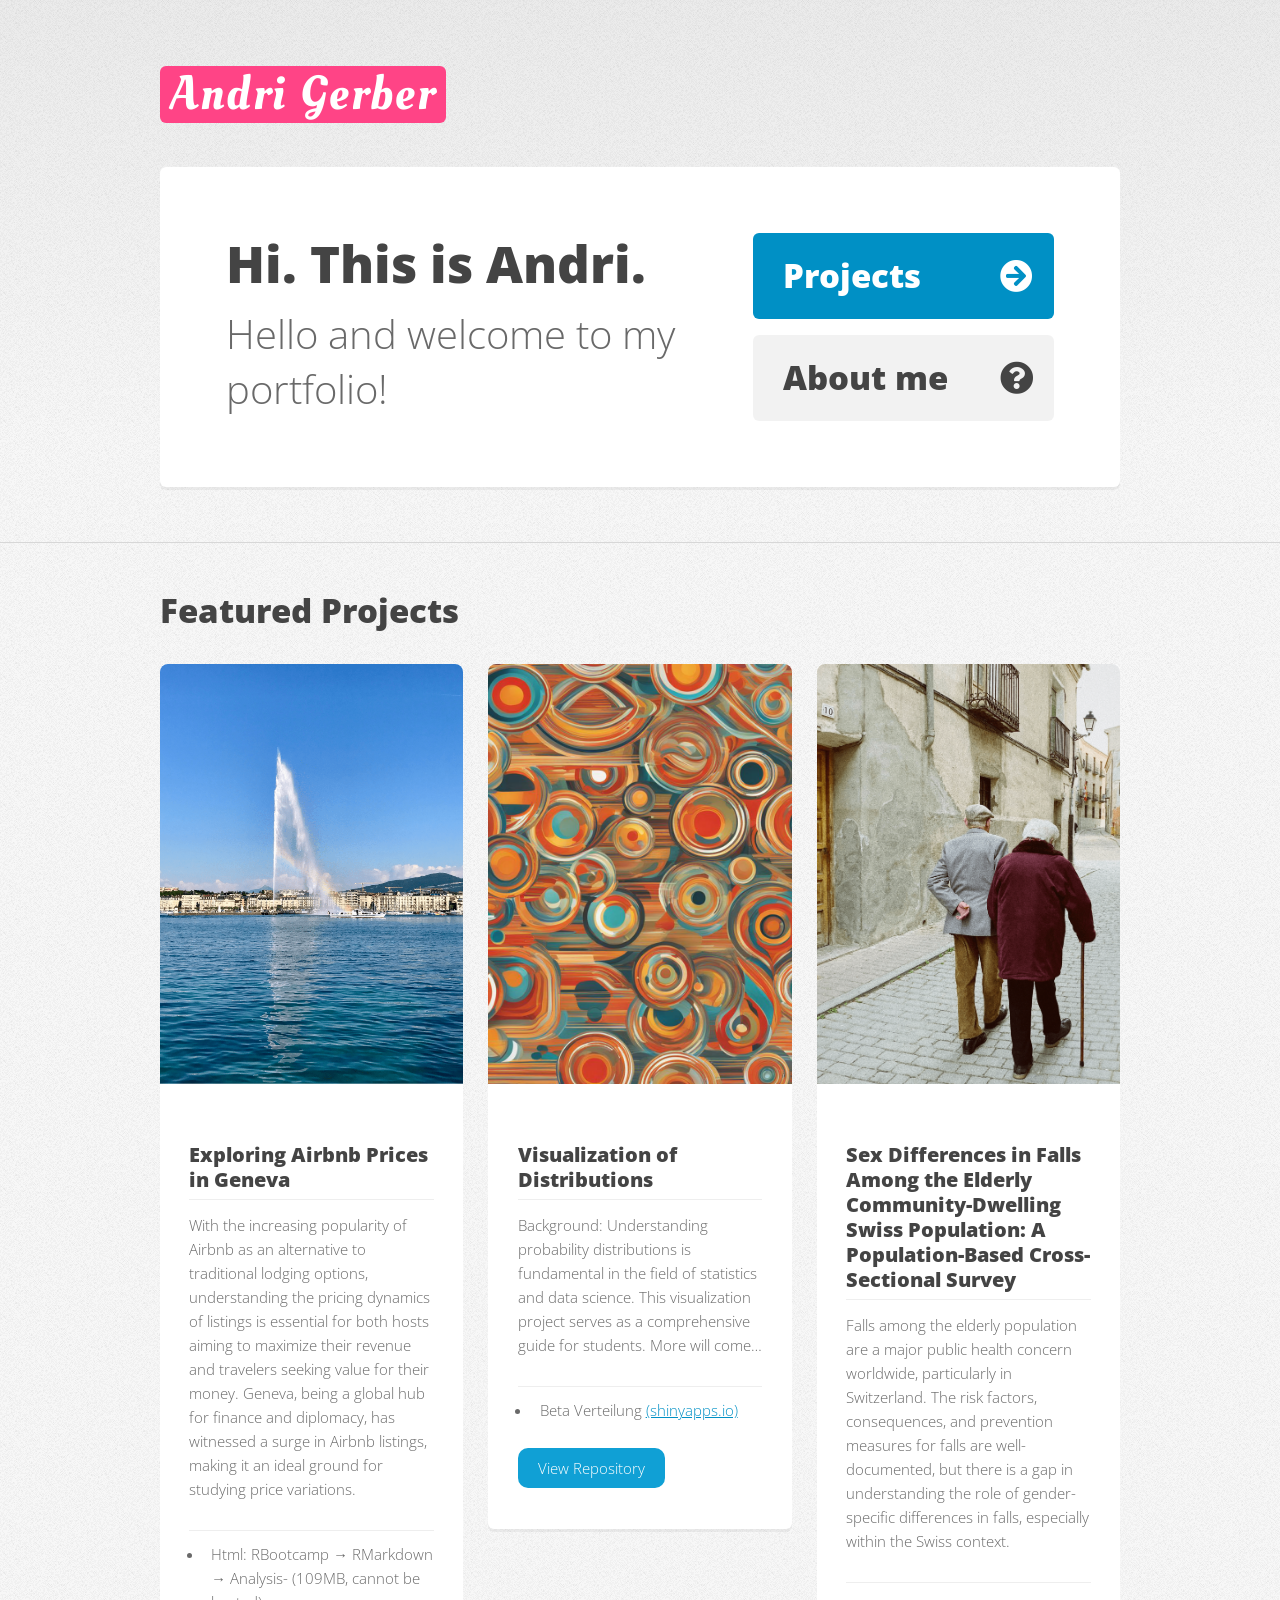
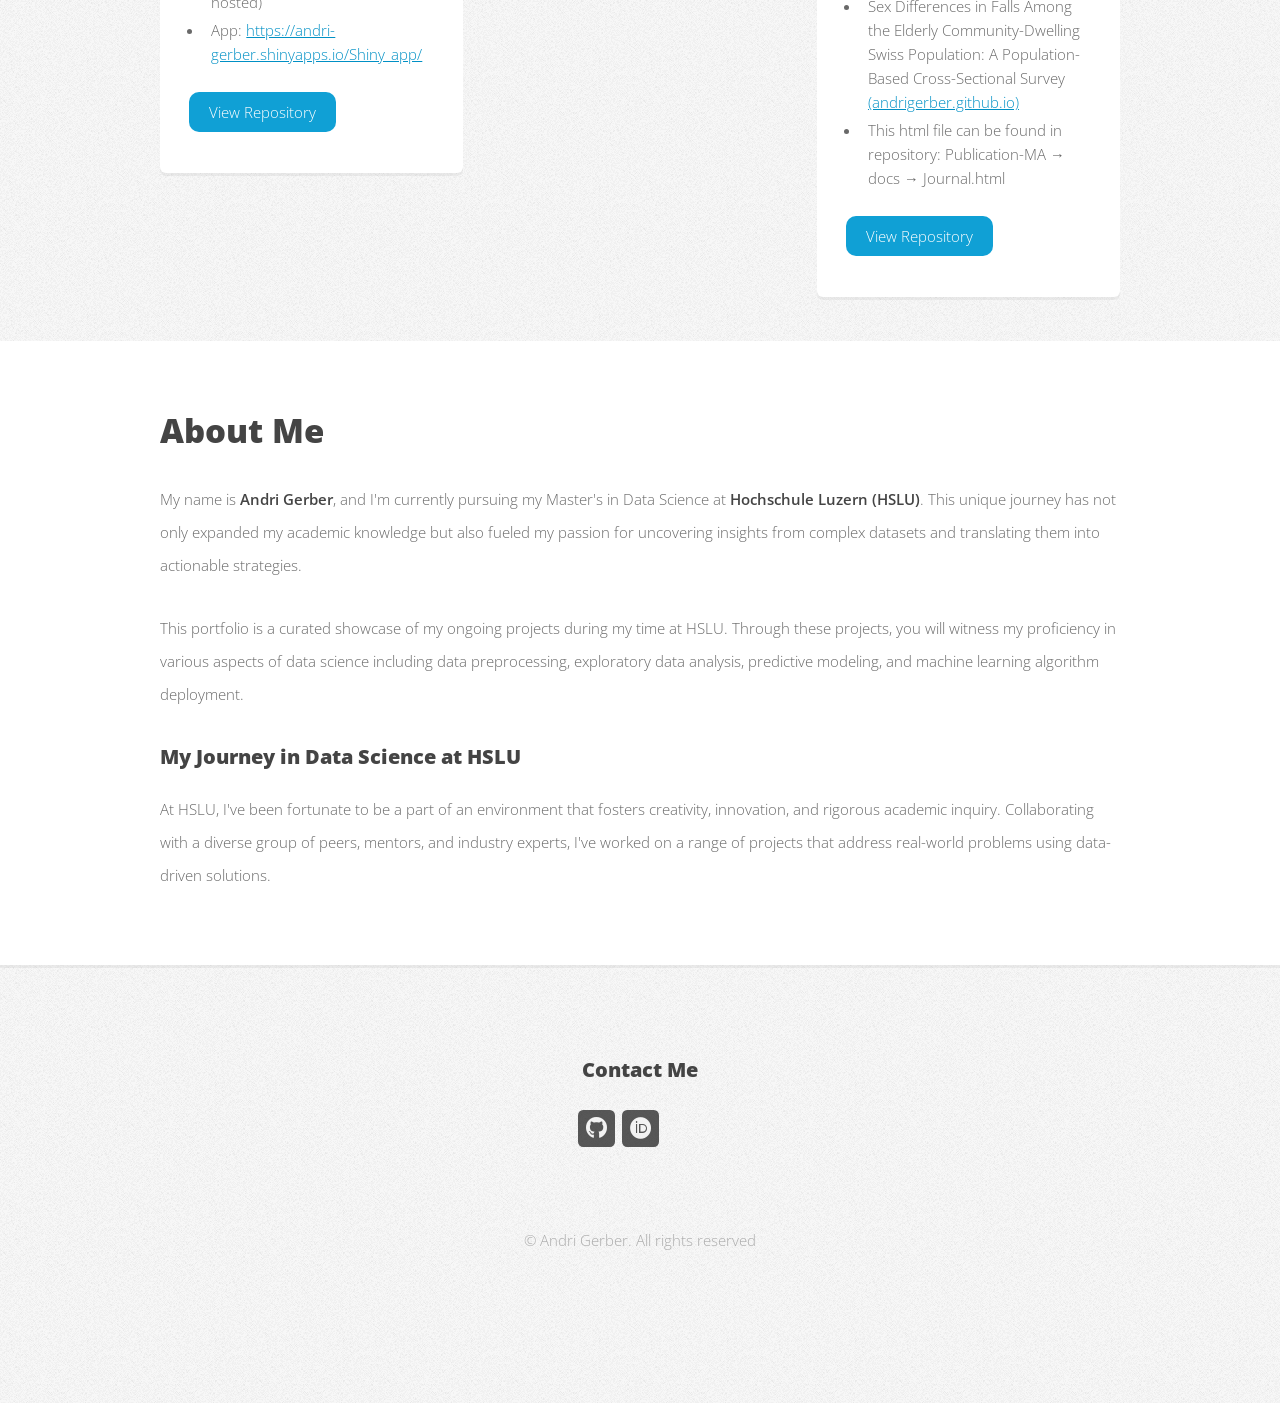
==== index.html @ 89134b62 "Update index.html" ====
<!DOCTYPE html>
<!--
	Verti by HTML5 UP
	html5up.net | @ajlkn
	Free for personal and commercial use under the CCA 3.0 license (html5up.net/license)
-->
<html>
  <head>
    <title>Andri Gerber</title>
    <meta charset="utf-8" />
    <meta
      name="viewport"
      content="width=device-width, initial-scale=1, user-scalable=no"
    />
    <link rel="stylesheet" href="assets/css/main.css" />
  </head>
  <body class="is-preload homepage">
    <div id="page-wrapper">
      <!-- Header -->
      <div id="header-wrapper">
        <header id="header" class="container">
          <!-- Logo -->
          <div id="logo">
            <h1><a href="index.html">Andri Gerber</a></h1>
          </div>

          <!-- Nav -->
          <!-- <nav id="nav">
            <ul>
              <li class="current"><a href="#">GitHub</a></li>
              <li>
                <a href="#">Dropdown</a>
                <ul>
                  <li><a href="#">Lorem ipsum dolor</a></li>
                  <li><a href="#">Magna phasellus</a></li>
                  <li>
                    <a href="#">Phasellus consequat</a>
                    <ul>
                      <li><a href="#">Lorem ipsum dolor</a></li>
                      <li><a href="#">Phasellus consequat</a></li>
                      <li><a href="#">Magna phasellus</a></li>
                      <li><a href="#">Etiam dolore nisl</a></li>
                    </ul>
                  </li>
                  <li><a href="#">Veroeros feugiat</a></li>
                </ul>
              </li>
              <li><a href="left-sidebar.html">Left Sidebar</a></li>
              <li><a href="right-sidebar.html">Right Sidebar</a></li>
              <li><a href="no-sidebar.html">No Sidebar</a></li>
            </ul>
          </nav> -->
        </header>
      </div>

      <!-- Banner -->
      <div id="banner-wrapper">
        <div id="banner" class="box container">
          <div class="row">
            <div class="col-7 col-12-medium">
              <h2>Hi. This is Andri.</h2>
              <p>Hello and welcome to my portfolio!</p>
            </div>
            <div class="col-5 col-12-medium">
              <ul>
                <li>
                  <a
                    href="#features-wrapper"
                    class="button large icon solid fa-arrow-circle-right"
                    >Projects</a
                  >
                </li>
                <li>
                  <a
                    href="#main-wrapper"
                    class="button alt large icon solid fa-question-circle"
                    >About me</a
                  >
                </li>
              </ul>
            </div>
          </div>
        </div>
      </div>

      <hr class="section-divider" />

      <!-- Features -->
      <div id="features-wrapper">
        <div class="container">
          <h2>Featured Projects</h2>
          <div class="row projects-container">
            <!-- Project 2 -->
            <div class="col-4 col-12-medium">
              <section class="box feature">
                <a
                  href="https://andri-gerber.shinyapps.io/Shiny_app/"
                  target="_blank"
                  class="image featured"
                  ><img src="images/image3.png" alt=""
                /></a>
                <div class="inner">
                  <header>
                    <h2>Exploring Airbnb Prices in Geneva</h2>
                    <hr />
                    <p class="project-subtitles">
                      With the increasing popularity of Airbnb as an alternative
                      to traditional lodging options, understanding the pricing
                      dynamics of listings is essential for both hosts aiming to
                      maximize their revenue and travelers seeking value for
                      their money. Geneva, being a global hub for finance and
                      diplomacy, has witnessed a surge in Airbnb listings,
                      making it an ideal ground for studying price variations.
                    </p>
                  </header>
                  <hr />
                  <ul class="project-list">
                    <li>
                      <p>
                        Html: RBootcamp → RMarkdown → Analysis- (109MB, cannot
                        be hosted)
                      </p>
                    </li>
                    <li>
                      <p>
                        App:
                        <a
                          href="https://andri-gerber.shinyapps.io/Shiny_app/"
                          target="_blank"
                          >https://andri-gerber.shinyapps.io/Shiny_app/</a
                        >
                      </p>
                    </li>
                  </ul>
                  <a
                    href="https://github.com/andrigerber/RBootcamp"
                    target="_blank"
                    class="btn icon"
                    >View Repository</a
                  >
                </div>
              </section>
            </div>
            <!-- Project 3 -->
            <div class="col-4 col-12-medium">
              <section class="box feature">
                <a
                  href="https://andri-gerber.shinyapps.io/Beta/"
                  target="_blank"
                  class="image featured"
                  ><img src="images/image2.png" alt=""
                /></a>
                <div class="inner">
                  <header>
                    <h2>Visualization of Distributions</h2>
                    <hr />
                    <p class="project-subtitles">
                      Background: Understanding probability distributions is
                      fundamental in the field of statistics and data science.
                      This visualization project serves as a comprehensive guide
                      for students. More will come…
                    </p>
                  </header>
                  <hr />
                  <ul class="project-list">
                    <li>
                      <p>
                        Beta Verteilung
                        <a
                          href="https://andri-gerber.shinyapps.io/Beta/"
                          target="_blank"
                          >(shinyapps.io)
                        </a>
                      </p>
                    </li>
                  </ul>
                  <a
                    href="https://github.com/andrigerber/Statistic"
                    target="_blank"
                    class="btn icon"
                    >View Repository</a
                  >
                </div>
              </section>
            </div>
            <!-- Project 1 -->
            <div class="col-4 col-12-medium">
              <section class="box feature">
                <a
                  href="https://andrigerber.github.io/Publication-MA/Journal.html"
                  target="_blank"
                  class="image featured"
                  ><img src="images/image1.png" alt=""
                /></a>
                <div class="inner">
                  <header>
                    <h2>
                      Sex Differences in Falls Among the Elderly
                      Community-Dwelling Swiss Population: A Population-Based
                      Cross-Sectional Survey
                    </h2>
                    <hr />
                    <p class="project-subtitles">
                      Falls among the elderly population are a major public
                      health concern worldwide, particularly in Switzerland. The
                      risk factors, consequences, and prevention measures for
                      falls are well-documented, but there is a gap in
                      understanding the role of gender-specific differences in
                      falls, especially within the Swiss context.
                    </p>
                  </header>
                  <hr />
                  <ul class="project-list">
                    <li>
                      <p>
                        Sex Differences in Falls Among the Elderly
                        Community-Dwelling Swiss Population: A Population-Based
                        Cross-Sectional Survey
                        <a
                          href="https://andrigerber.github.io/Publication-MA/Journal.html"
                          target="_blank"
                          >(andrigerber.github.io)</a
                        >
                      </p>
                    </li>
                    <li>
                      <p>
                        This html file can be found in repository:
                        Publication-MA → docs → Journal.html
                      </p>
                    </li>
                  </ul>
                  <a
                    href="https://github.com/andrigerber/Publication-MA"
                    target="_blank"
                    class="btn icon"
                    >View Repository</a
                  >
                </div>
              </section>
            </div>
            <!-- Project 4 -->
            <!-- <div class="col-4 col-12-medium">
              <section class="box feature">
                <a href="#" class="image featured"
                  ><img src="images/image3.png" alt=""
                /></a>
                <div class="inner">
                  <header>
                    <h2>Visualization of Distributions</h2>
                    <hr />
                    <p class="project-subtitles">
                      Background: Understanding probability distributions is
                      fundamental in the field of statistics and data science.
                      This visualization project serves as a comprehensive guide
                      for students. More will come…
                    </p>
                  </header>
                  <hr />
                  <ul class="project-list">
                    <li>
                      <p>
                        <a
                          href="https://andri-gerber.shinyapps.io/Beta/"
                          target="_blank"
                          >Beta Verteilung (shinyapps.io)</a
                        >
                      </p>
                    </li>
                    <li>
                      <p>Repository Statistic -> file bapp.R</p>
                    </li>
                  </ul>
                </div>
              </section>
            </div> -->
          </div>
        </div>
      </div>

      <!-- Main -->
      <div id="main-wrapper">
        <div class="container">
          <div class="row gtr-200">
            <div class="col-12 col-12-medium imp-medium">
              <!-- Content -->
              <div id="content">
                <section class="last">
                  <h2>About Me</h2>
                  <p>
                    My name is <strong>Andri Gerber</strong>, and I'm currently
                    pursuing my Master's in Data Science at
                    <strong>Hochschule Luzern (HSLU)</strong>. This unique
                    journey has not only expanded my academic knowledge but also
                    fueled my passion for uncovering insights from complex
                    datasets and translating them into actionable strategies.
                  </p>
                  <p>
                    This portfolio is a curated showcase of my ongoing projects
                    during my time at HSLU. Through these projects, you will
                    witness my proficiency in various aspects of data science
                    including data preprocessing, exploratory data analysis,
                    predictive modeling, and machine learning algorithm
                    deployment.
                  </p>
                  <h3>My Journey in Data Science at HSLU</h3>
                  <p>
                    At HSLU, I've been fortunate to be a part of an environment
                    that fosters creativity, innovation, and rigorous academic
                    inquiry. Collaborating with a diverse group of peers,
                    mentors, and industry experts, I've worked on a range of
                    projects that address real-world problems using data-driven
                    solutions.
                  </p>
                </section>
              </div>
            </div>
          </div>
        </div>
      </div>

      <!-- Footer -->
      <div id="footer-wrapper">
        <footer id="footer" class="container">
          <div class="flex">
            <!-- Contact -->
            <section class="widget contact">
              <h3 style="text-align: center">Contact Me</h3>
              <ul>
                <li>
                  <a
                    href="https://github.com/andrigerber"
                    class="icon brands fa-github"
                    ><span class="label">GitHub</span></a
                  >
                </li>
                <li>
                  <a
                    href="https://orcid.org/0000-0002-9793-041X"
                    class="icon brands fa-orcid"
                    ><span class="label">ORCiD</span></a
                  >
                </li>
              </ul>
            </section>
          </div>
          <div class="row">
            <div class="col-12">
              <div id="copyright">
                <ul class="menu">
                  <li>&copy; Andri Gerber. All rights reserved</li>
                </ul>
              </div>
            </div>
          </div>
        </footer>
      </div>
    </div>

    <!-- Scripts -->

    <script src="assets/js/jquery.min.js"></script>
    <script src="assets/js/jquery.dropotron.min.js"></script>
    <script src="assets/js/browser.min.js"></script>
    <script src="assets/js/breakpoints.min.js"></script>
    <script src="assets/js/util.js"></script>
    <script src="assets/js/main.js"></script>
  </body>
</html>
---- assets/css/main.css ----
@import url("fontawesome-all.min.css");
@import url("https://fonts.googleapis.com/css?family=Oleo+Script:400|Open+Sans:300,300italic,600,600italic,800");

/*
	Verti by HTML5 UP
	html5up.net | @ajlkn
	Free for personal and commercial use under the CCA 3.0 license (html5up.net/license)
*/

html,
body,
div,
span,
applet,
object,
iframe,
h1,
h2,
h3,
h4,
h5,
h6,
p,
blockquote,
pre,
a,
abbr,
acronym,
address,
big,
cite,
code,
del,
dfn,
em,
img,
ins,
kbd,
q,
s,
samp,
small,
strike,
strong,
sub,
sup,
tt,
var,
b,
u,
i,
center,
dl,
dt,
dd,
ol,
ul,
li,
fieldset,
form,
label,
legend,
table,
caption,
tbody,
tfoot,
thead,
tr,
th,
td,
article,
aside,
canvas,
details,
embed,
figure,
figcaption,
footer,
header,
hgroup,
menu,
nav,
output,
ruby,
section,
summary,
time,
mark,
audio,
video {
	margin: 0;
	padding: 0;
	border: 0;
	font-size: 100%;
	font: inherit;
	vertical-align: baseline;
}

article,
aside,
details,
figcaption,
figure,
footer,
header,
hgroup,
menu,
nav,
section {
	display: block;
}

body {
	line-height: 1;
}

ol,
ul {
	list-style: none;
}

blockquote,
q {
	quotes: none;
}

blockquote:before,
blockquote:after,
q:before,
q:after {
	content: '';
	content: none;
}

table {
	border-collapse: collapse;
	border-spacing: 0;
}

body {
	-webkit-text-size-adjust: none;
}

mark {
	background-color: transparent;
	color: inherit;
}

input::-moz-focus-inner {
	border: 0;
	padding: 0;
}

input,
select,
textarea {
	-moz-appearance: none;
	-webkit-appearance: none;
	-ms-appearance: none;
	appearance: none;
}

/* Basic */

@-ms-viewport {
	width: device-width;
}

html {
	box-sizing: border-box;
}

*,
*:before,
*:after {
	box-sizing: inherit;
}

body {
	background-image: -moz-linear-gradient(top, rgba(0, 0, 0, 0.05), rgba(0, 0, 0, 0)), url("images/bg01.png");
	background-image: -webkit-linear-gradient(top, rgba(0, 0, 0, 0.05), rgba(0, 0, 0, 0)), url("images/bg01.png");
	background-image: -ms-linear-gradient(top, rgba(0, 0, 0, 0.05), rgba(0, 0, 0, 0)), url("images/bg01.png");
	background-image: linear-gradient(top, rgba(0, 0, 0, 0.05), rgba(0, 0, 0, 0)), url("images/bg01.png");
	background-color: #f7f7f7;
	background-position: top left, top left;
	background-repeat: repeat-x, repeat;
	background-size: 100% 30em, auto;
	font-family: 'Open Sans', sans-serif;
	font-size: 13pt;
	color: #696969;
	font-weight: 300;
	line-height: 2.25em;
}

body.is-preload *,
body.is-preload *:before,
body.is-preload *:after {
	-moz-animation: none !important;
	-webkit-animation: none !important;
	-ms-animation: none !important;
	animation: none !important;
	-moz-transition: none !important;
	-webkit-transition: none !important;
	-ms-transition: none !important;
	transition: none !important;
}

input,
select,
textarea {
	font-family: 'Open Sans', sans-serif;
	font-size: 13pt;
	color: #696969;
	font-weight: 300;
	line-height: 2.25em;
}

a {
	color: #0090c5;
	text-decoration: underline;
}

a:hover {
	text-decoration: none;
}

h1,
h2,
h3,
h4,
h5,
h6 {
	color: #444;
	font-weight: 800;
}

h1 a,
h2 a,
h3 a,
h4 a,
h5 a,
h6 a {
	color: inherit;
	text-decoration: none;
	outline: 0;
}

h2 {
	font-size: 2.25em;
	margin: 0 0 1.1em 0;
	line-height: 1em;
}

h3 {
	font-size: 1.35em;
	margin: 0 0 1em 0;
}

b,
strong {
	font-weight: 600;
	color: #444;
}

i,
em {
	font-style: italic;
}

br.clear {
	clear: both;
}

sub {
	position: relative;
	top: 0.5em;
	font-size: 0.8em;
}

sup {
	position: relative;
	top: -0.5em;
	font-size: 0.8em;
}

hr {
	border: 0;
	border-top: solid 1px #eee;
}

blockquote {
	border-left: solid 0.5em #eee;
	padding: 1em 0 1em 2em;
	font-style: italic;
}

p,
ul,
ol,
dl,
table {
	margin-bottom: 2em;
}

/* Container */

.container {
	margin: 0 auto;
	max-width: 100%;
	width: 1400px;
}

@media screen and (max-width: 1680px) {

	.container {
		width: 1200px;
	}

}

@media screen and (max-width: 1280px) {

	.container {
		width: 960px;
	}

}

@media screen and (max-width: 980px) {

	.container {
		width: 90%;
	}

}

@media screen and (max-width: 736px) {

	.container {
		width: 100%;
	}

}

/* Row */

.row {
	display: flex;
	flex-wrap: wrap;
	box-sizing: border-box;
	align-items: stretch;
}

.row>* {
	box-sizing: border-box;
}

.row.gtr-uniform>*> :last-child {
	margin-bottom: 0;
}

.row.aln-left {
	justify-content: flex-start;
}

.row.aln-center {
	justify-content: center;
}

.row.aln-right {
	justify-content: flex-end;
}

.row.aln-top {
	align-items: flex-start;
}

.row.aln-middle {
	align-items: center;
}

.row.aln-bottom {
	align-items: flex-end;
}

.row>.imp {
	order: -1;
}

.row>.col-1 {
	width: 8.33333%;
}

.row>.off-1 {
	margin-left: 8.33333%;
}

.row>.col-2 {
	width: 16.66667%;
}

.row>.off-2 {
	margin-left: 16.66667%;
}

.row>.col-3 {
	width: 25%;
}

.row>.off-3 {
	margin-left: 25%;
}

.row>.col-4 {
	width: 33.33333%;
}

.row>.off-4 {
	margin-left: 33.33333%;
}

.row>.col-5 {
	width: 41.66667%;
}

.row>.off-5 {
	margin-left: 41.66667%;
}

.row>.col-6 {
	width: 50%;
}

.row>.off-6 {
	margin-left: 50%;
}

.row>.col-7 {
	width: 58.33333%;
}

.row>.off-7 {
	margin-left: 58.33333%;
}

.row>.col-8 {
	width: 66.66667%;
}

.row>.off-8 {
	margin-left: 66.66667%;
}

.row>.col-9 {
	width: 75%;
}

.row>.off-9 {
	margin-left: 75%;
}

.row>.col-10 {
	width: 83.33333%;
}

.row>.off-10 {
	margin-left: 83.33333%;
}

.row>.col-11 {
	width: 91.66667%;
}

.row>.off-11 {
	margin-left: 91.66667%;
}

.row>.col-12 {
	width: 100%;
}

.row>.off-12 {
	margin-left: 100%;
}

.row.gtr-0 {
	margin-top: 0px;
	margin-left: 0px;
}

.row.gtr-0>* {
	padding: 0px 0 0 0px;
}

.row.gtr-0.gtr-uniform {
	margin-top: 0px;
}

.row.gtr-0.gtr-uniform>* {
	padding-top: 0px;
}

.row.gtr-25 {
	margin-top: -10px;
	margin-left: -10px;
}

.row.gtr-25>* {
	padding: 10px 0 0 10px;
}

.row.gtr-25.gtr-uniform {
	margin-top: -10px;
}

.row.gtr-25.gtr-uniform>* {
	padding-top: 10px;
}

.row.gtr-50 {
	margin-top: -20px;
	margin-left: -20px;
}

.row.gtr-50>* {
	padding: 20px 0 0 20px;
}

.row.gtr-50.gtr-uniform {
	margin-top: -20px;
}

.row.gtr-50.gtr-uniform>* {
	padding-top: 20px;
}

.row {
	margin-top: -40px;
	margin-left: -40px;
}

.row>* {
	padding: 40px 0 0 40px;
}

.row.gtr-uniform {
	margin-top: -40px;
}

.row.gtr-uniform>* {
	padding-top: 40px;
}

.row.gtr-150 {
	margin-top: -60px;
	margin-left: -60px;
}

.row.gtr-150>* {
	padding: 60px 0 0 60px;
}

.row.gtr-150.gtr-uniform {
	margin-top: -60px;
}

.row.gtr-150.gtr-uniform>* {
	padding-top: 60px;
}

.row.gtr-200 {
	margin-top: -80px;
	margin-left: -80px;
}

.row.gtr-200>* {
	padding: 80px 0 0 80px;
}

.row.gtr-200.gtr-uniform {
	margin-top: -80px;
}

.row.gtr-200.gtr-uniform>* {
	padding-top: 80px;
}

@media screen and (max-width: 1680px) {

	.row {
		display: flex;
		flex-wrap: wrap;
		box-sizing: border-box;
		align-items: stretch;
	}

	.row>* {
		box-sizing: border-box;
	}

	.row.gtr-uniform>*> :last-child {
		margin-bottom: 0;
	}

	.row.aln-left {
		justify-content: flex-start;
	}

	.row.aln-center {
		justify-content: center;
	}

	.row.aln-right {
		justify-content: flex-end;
	}

	.row.aln-top {
		align-items: flex-start;
	}

	.row.aln-middle {
		align-items: center;
	}

	.row.aln-bottom {
		align-items: flex-end;
	}

	.row>.imp-xlarge {
		order: -1;
	}

	.row>.col-1-xlarge {
		width: 8.33333%;
	}

	.row>.off-1-xlarge {
		margin-left: 8.33333%;
	}

	.row>.col-2-xlarge {
		width: 16.66667%;
	}

	.row>.off-2-xlarge {
		margin-left: 16.66667%;
	}

	.row>.col-3-xlarge {
		width: 25%;
	}

	.row>.off-3-xlarge {
		margin-left: 25%;
	}

	.row>.col-4-xlarge {
		width: 33.33333%;
	}

	.row>.off-4-xlarge {
		margin-left: 33.33333%;
	}

	.row>.col-5-xlarge {
		width: 41.66667%;
	}

	.row>.off-5-xlarge {
		margin-left: 41.66667%;
	}

	.row>.col-6-xlarge {
		width: 50%;
	}

	.row>.off-6-xlarge {
		margin-left: 50%;
	}

	.row>.col-7-xlarge {
		width: 58.33333%;
	}

	.row>.off-7-xlarge {
		margin-left: 58.33333%;
	}

	.row>.col-8-xlarge {
		width: 66.66667%;
	}

	.row>.off-8-xlarge {
		margin-left: 66.66667%;
	}

	.row>.col-9-xlarge {
		width: 75%;
	}

	.row>.off-9-xlarge {
		margin-left: 75%;
	}

	.row>.col-10-xlarge {
		width: 83.33333%;
	}

	.row>.off-10-xlarge {
		margin-left: 83.33333%;
	}

	.row>.col-11-xlarge {
		width: 91.66667%;
	}

	.row>.off-11-xlarge {
		margin-left: 91.66667%;
	}

	.row>.col-12-xlarge {
		width: 100%;
	}

	.row>.off-12-xlarge {
		margin-left: 100%;
	}

	.row.gtr-0 {
		margin-top: 0px;
		margin-left: 0px;
	}

	.row.gtr-0>* {
		padding: 0px 0 0 0px;
	}

	.row.gtr-0.gtr-uniform {
		margin-top: 0px;
	}

	.row.gtr-0.gtr-uniform>* {
		padding-top: 0px;
	}

	.row.gtr-25 {
		margin-top: -10px;
		margin-left: -10px;
	}

	.row.gtr-25>* {
		padding: 10px 0 0 10px;
	}

	.row.gtr-25.gtr-uniform {
		margin-top: -10px;
	}

	.row.gtr-25.gtr-uniform>* {
		padding-top: 10px;
	}

	.row.gtr-50 {
		margin-top: -20px;
		margin-left: -20px;
	}

	.row.gtr-50>* {
		padding: 20px 0 0 20px;
	}

	.row.gtr-50.gtr-uniform {
		margin-top: -20px;
	}

	.row.gtr-50.gtr-uniform>* {
		padding-top: 20px;
	}

	.row {
		margin-top: -40px;
		margin-left: -40px;
	}

	.row>* {
		padding: 40px 0 0 40px;
	}

	.row.gtr-uniform {
		margin-top: -40px;
	}

	.row.gtr-uniform>* {
		padding-top: 40px;
	}

	.row.gtr-150 {
		margin-top: -60px;
		margin-left: -60px;
	}

	.row.gtr-150>* {
		padding: 60px 0 0 60px;
	}

	.row.gtr-150.gtr-uniform {
		margin-top: -60px;
	}

	.row.gtr-150.gtr-uniform>* {
		padding-top: 60px;
	}

	.row.gtr-200 {
		margin-top: -80px;
		margin-left: -80px;
	}

	.row.gtr-200>* {
		padding: 80px 0 0 80px;
	}

	.row.gtr-200.gtr-uniform {
		margin-top: -80px;
	}

	.row.gtr-200.gtr-uniform>* {
		padding-top: 80px;
	}

}

@media screen and (max-width: 1280px) {

	.row {
		display: flex;
		flex-wrap: wrap;
		box-sizing: border-box;
		align-items: stretch;
	}

	.row>* {
		box-sizing: border-box;
	}

	.row.gtr-uniform>*> :last-child {
		margin-bottom: 0;
	}

	.row.aln-left {
		justify-content: flex-start;
	}

	.row.aln-center {
		justify-content: center;
	}

	.row.aln-right {
		justify-content: flex-end;
	}

	.row.aln-top {
		align-items: flex-start;
	}

	.row.aln-middle {
		align-items: center;
	}

	.row.aln-bottom {
		align-items: flex-end;
	}

	.row>.imp-large {
		order: -1;
	}

	.row>.col-1-large {
		width: 8.33333%;
	}

	.row>.off-1-large {
		margin-left: 8.33333%;
	}

	.row>.col-2-large {
		width: 16.66667%;
	}

	.row>.off-2-large {
		margin-left: 16.66667%;
	}

	.row>.col-3-large {
		width: 25%;
	}

	.row>.off-3-large {
		margin-left: 25%;
	}

	.row>.col-4-large {
		width: 33.33333%;
	}

	.row>.off-4-large {
		margin-left: 33.33333%;
	}

	.row>.col-5-large {
		width: 41.66667%;
	}

	.row>.off-5-large {
		margin-left: 41.66667%;
	}

	.row>.col-6-large {
		width: 50%;
	}

	.row>.off-6-large {
		margin-left: 50%;
	}

	.row>.col-7-large {
		width: 58.33333%;
	}

	.row>.off-7-large {
		margin-left: 58.33333%;
	}

	.row>.col-8-large {
		width: 66.66667%;
	}

	.row>.off-8-large {
		margin-left: 66.66667%;
	}

	.row>.col-9-large {
		width: 75%;
	}

	.row>.off-9-large {
		margin-left: 75%;
	}

	.row>.col-10-large {
		width: 83.33333%;
	}

	.row>.off-10-large {
		margin-left: 83.33333%;
	}

	.row>.col-11-large {
		width: 91.66667%;
	}

	.row>.off-11-large {
		margin-left: 91.66667%;
	}

	.row>.col-12-large {
		width: 100%;
	}

	.row>.off-12-large {
		margin-left: 100%;
	}

	.row.gtr-0 {
		margin-top: 0px;
		margin-left: 0px;
	}

	.row.gtr-0>* {
		padding: 0px 0 0 0px;
	}

	.row.gtr-0.gtr-uniform {
		margin-top: 0px;
	}

	.row.gtr-0.gtr-uniform>* {
		padding-top: 0px;
	}

	.row.gtr-25 {
		margin-top: -6.25px;
		margin-left: -6.25px;
	}

	.row.gtr-25>* {
		padding: 6.25px 0 0 6.25px;
	}

	.row.gtr-25.gtr-uniform {
		margin-top: -6.25px;
	}

	.row.gtr-25.gtr-uniform>* {
		padding-top: 6.25px;
	}

	.row.gtr-50 {
		margin-top: -12.5px;
		margin-left: -12.5px;
	}

	.row.gtr-50>* {
		padding: 12.5px 0 0 12.5px;
	}

	.row.gtr-50.gtr-uniform {
		margin-top: -12.5px;
	}

	.row.gtr-50.gtr-uniform>* {
		padding-top: 12.5px;
	}

	.row {
		margin-top: -25px;
		margin-left: -25px;
	}

	.row>* {
		padding: 25px 0 0 25px;
	}

	.row.gtr-uniform {
		margin-top: -25px;
	}

	.row.gtr-uniform>* {
		padding-top: 25px;
	}

	.row.gtr-150 {
		margin-top: -37.5px;
		margin-left: -37.5px;
	}

	.row.gtr-150>* {
		padding: 37.5px 0 0 37.5px;
	}

	.row.gtr-150.gtr-uniform {
		margin-top: -37.5px;
	}

	.row.gtr-150.gtr-uniform>* {
		padding-top: 37.5px;
	}

	.row.gtr-200 {
		margin-top: -50px;
		margin-left: -50px;
	}

	.row.gtr-200>* {
		padding: 50px 0 0 50px;
	}

	.row.gtr-200.gtr-uniform {
		margin-top: -50px;
	}

	.row.gtr-200.gtr-uniform>* {
		padding-top: 50px;
	}

}

@media screen and (max-width: 980px) {

	.row {
		display: flex;
		flex-wrap: wrap;
		box-sizing: border-box;
		align-items: stretch;
	}

	.row>* {
		box-sizing: border-box;
	}

	.row.gtr-uniform>*> :last-child {
		margin-bottom: 0;
	}

	.row.aln-left {
		justify-content: flex-start;
	}

	.row.aln-center {
		justify-content: center;
	}

	.row.aln-right {
		justify-content: flex-end;
	}

	.row.aln-top {
		align-items: flex-start;
	}

	.row.aln-middle {
		align-items: center;
	}

	.row.aln-bottom {
		align-items: flex-end;
	}

	.row>.imp-medium {
		order: -1;
	}

	.row>.col-1-medium {
		width: 8.33333%;
	}

	.row>.off-1-medium {
		margin-left: 8.33333%;
	}

	.row>.col-2-medium {
		width: 16.66667%;
	}

	.row>.off-2-medium {
		margin-left: 16.66667%;
	}

	.row>.col-3-medium {
		width: 25%;
	}

	.row>.off-3-medium {
		margin-left: 25%;
	}

	.row>.col-4-medium {
		width: 33.33333%;
	}

	.row>.off-4-medium {
		margin-left: 33.33333%;
	}

	.row>.col-5-medium {
		width: 41.66667%;
	}

	.row>.off-5-medium {
		margin-left: 41.66667%;
	}

	.row>.col-6-medium {
		width: 50%;
	}

	.row>.off-6-medium {
		margin-left: 50%;
	}

	.row>.col-7-medium {
		width: 58.33333%;
	}

	.row>.off-7-medium {
		margin-left: 58.33333%;
	}

	.row>.col-8-medium {
		width: 66.66667%;
	}

	.row>.off-8-medium {
		margin-left: 66.66667%;
	}

	.row>.col-9-medium {
		width: 75%;
	}

	.row>.off-9-medium {
		margin-left: 75%;
	}

	.row>.col-10-medium {
		width: 83.33333%;
	}

	.row>.off-10-medium {
		margin-left: 83.33333%;
	}

	.row>.col-11-medium {
		width: 91.66667%;
	}

	.row>.off-11-medium {
		margin-left: 91.66667%;
	}

	.row>.col-12-medium {
		width: 100%;
	}

	.row>.off-12-medium {
		margin-left: 100%;
	}

	.row.gtr-0 {
		margin-top: 0px;
		margin-left: 0px;
	}

	.row.gtr-0>* {
		padding: 0px 0 0 0px;
	}

	.row.gtr-0.gtr-uniform {
		margin-top: 0px;
	}

	.row.gtr-0.gtr-uniform>* {
		padding-top: 0px;
	}

	.row.gtr-25 {
		margin-top: -6.25px;
		margin-left: -6.25px;
	}

	.row.gtr-25>* {
		padding: 6.25px 0 0 6.25px;
	}

	.row.gtr-25.gtr-uniform {
		margin-top: -6.25px;
	}

	.row.gtr-25.gtr-uniform>* {
		padding-top: 6.25px;
	}

	.row.gtr-50 {
		margin-top: -12.5px;
		margin-left: -12.5px;
	}

	.row.gtr-50>* {
		padding: 12.5px 0 0 12.5px;
	}

	.row.gtr-50.gtr-uniform {
		margin-top: -12.5px;
	}

	.row.gtr-50.gtr-uniform>* {
		padding-top: 12.5px;
	}

	.row {
		margin-top: -25px;
		margin-left: -25px;
	}

	.row>* {
		padding: 25px 0 0 25px;
	}

	.row.gtr-uniform {
		margin-top: -25px;
	}

	.row.gtr-uniform>* {
		padding-top: 25px;
	}

	.row.gtr-150 {
		margin-top: -37.5px;
		margin-left: -37.5px;
	}

	.row.gtr-150>* {
		padding: 37.5px 0 0 37.5px;
	}

	.row.gtr-150.gtr-uniform {
		margin-top: -37.5px;
	}

	.row.gtr-150.gtr-uniform>* {
		padding-top: 37.5px;
	}

	.row.gtr-200 {
		margin-top: -50px;
		margin-left: -50px;
	}

	.row.gtr-200>* {
		padding: 50px 0 0 50px;
	}

	.row.gtr-200.gtr-uniform {
		margin-top: -50px;
	}

	.row.gtr-200.gtr-uniform>* {
		padding-top: 50px;
	}

}

@media screen and (max-width: 736px) {

	.row {
		display: flex;
		flex-wrap: wrap;
		box-sizing: border-box;
		align-items: stretch;
	}

	.row>* {
		box-sizing: border-box;
	}

	.row.gtr-uniform>*> :last-child {
		margin-bottom: 0;
	}

	.row.aln-left {
		justify-content: flex-start;
	}

	.row.aln-center {
		justify-content: center;
	}

	.row.aln-right {
		justify-content: flex-end;
	}

	.row.aln-top {
		align-items: flex-start;
	}

	.row.aln-middle {
		align-items: center;
	}

	.row.aln-bottom {
		align-items: flex-end;
	}

	.row>.imp-small {
		order: -1;
	}

	.row>.col-1-small {
		width: 8.33333%;
	}

	.row>.off-1-small {
		margin-left: 8.33333%;
	}

	.row>.col-2-small {
		width: 16.66667%;
	}

	.row>.off-2-small {
		margin-left: 16.66667%;
	}

	.row>.col-3-small {
		width: 25%;
	}

	.row>.off-3-small {
		margin-left: 25%;
	}

	.row>.col-4-small {
		width: 33.33333%;
	}

	.row>.off-4-small {
		margin-left: 33.33333%;
	}

	.row>.col-5-small {
		width: 41.66667%;
	}

	.row>.off-5-small {
		margin-left: 41.66667%;
	}

	.row>.col-6-small {
		width: 50%;
	}

	.row>.off-6-small {
		margin-left: 50%;
	}

	.row>.col-7-small {
		width: 58.33333%;
	}

	.row>.off-7-small {
		margin-left: 58.33333%;
	}

	.row>.col-8-small {
		width: 66.66667%;
	}

	.row>.off-8-small {
		margin-left: 66.66667%;
	}

	.row>.col-9-small {
		width: 75%;
	}

	.row>.off-9-small {
		margin-left: 75%;
	}

	.row>.col-10-small {
		width: 83.33333%;
	}

	.row>.off-10-small {
		margin-left: 83.33333%;
	}

	.row>.col-11-small {
		width: 91.66667%;
	}

	.row>.off-11-small {
		margin-left: 91.66667%;
	}

	.row>.col-12-small {
		width: 100%;
	}

	.row>.off-12-small {
		margin-left: 100%;
	}

	.row.gtr-0 {
		margin-top: 0px;
		margin-left: 0px;
	}

	.row.gtr-0>* {
		padding: 0px 0 0 0px;
	}

	.row.gtr-0.gtr-uniform {
		margin-top: 0px;
	}

	.row.gtr-0.gtr-uniform>* {
		padding-top: 0px;
	}

	.row.gtr-25 {
		margin-top: -5px;
		margin-left: -5px;
	}

	.row.gtr-25>* {
		padding: 5px 0 0 5px;
	}

	.row.gtr-25.gtr-uniform {
		margin-top: -5px;
	}

	.row.gtr-25.gtr-uniform>* {
		padding-top: 5px;
	}

	.row.gtr-50 {
		margin-top: -10px;
		margin-left: -10px;
	}

	.row.gtr-50>* {
		padding: 10px 0 0 10px;
	}

	.row.gtr-50.gtr-uniform {
		margin-top: -10px;
	}

	.row.gtr-50.gtr-uniform>* {
		padding-top: 10px;
	}

	.row {
		margin-top: -20px;
		margin-left: -20px;
	}

	.row>* {
		padding: 20px 0 0 20px;
	}

	.row.gtr-uniform {
		margin-top: -20px;
	}

	.row.gtr-uniform>* {
		padding-top: 20px;
	}

	.row.gtr-150 {
		margin-top: -30px;
		margin-left: -30px;
	}

	.row.gtr-150>* {
		padding: 30px 0 0 30px;
	}

	.row.gtr-150.gtr-uniform {
		margin-top: -30px;
	}

	.row.gtr-150.gtr-uniform>* {
		padding-top: 30px;
	}

	.row.gtr-200 {
		margin-top: -40px;
		margin-left: -40px;
	}

	.row.gtr-200>* {
		padding: 40px 0 0 40px;
	}

	.row.gtr-200.gtr-uniform {
		margin-top: -40px;
	}

	.row.gtr-200.gtr-uniform>* {
		padding-top: 40px;
	}

}

/* Section/Article */

section,
article {
	margin-bottom: 5em;
}

section> :last-child,
article> :last-child,
section:last-child,
article:last-child {
	margin-bottom: 0;
}

header {
	margin: 0 0 2em 0;
}

header h2,
header h3 {
	margin: 0 0 0.25em 0;
}

header p {
	margin: 0;
}

footer {
	margin: 2.5em 0 0 0;
}

/* Forms */

form label {
	display: block;
	font-weight: 800;
	margin: 0 0 1em 0;
	font-size: 0.8em;
	color: #444;
}

form input[type="text"],
form input[type="email"],
form input[type="password"],
form select,
form textarea {
	-webkit-appearance: none;
	display: block;
	width: 100%;
	border-radius: 8px;
	border: solid 1px #eee;
}

form input[type="text"]:focus,
form input[type="email"]:focus,
form input[type="password"]:focus,
form select:focus,
form textarea:focus {
	border-color: #0090c5;
}

form input[type="text"],
form input[type="email"],
form input[type="password"] {
	line-height: 3em;
	padding: 0 1em;
}

form select {
	line-height: 3em;
	padding: 0 1em;
}

form textarea {
	min-height: 9em;
	padding: 1em;
}

form ::-webkit-input-placeholder {
	color: #555 !important;
}

form :-moz-placeholder {
	color: #555 !important;
}

form ::-moz-placeholder {
	color: #555 !important;
}

form :-ms-input-placeholder {
	color: #555 !important;
}

form ::-moz-focus-inner {
	border: 0;
}

/* Tables */

table {
	width: 100%;
}

table tr {
	border-top: solid 1px #eee;
}

table tr:first-child {
	border-top: 0;
}

table td {
	padding: 0.5em 1em 0.5em 1em;
}

table th {
	text-align: left;
	padding: 0.5em 1em 0.5em 1em;
	font-weight: 800;
	margin: 0 0 1em 0;
}

table thead {
	background: #404248;
	color: #fff;
}

/* Image */

.image {
	display: inline-block;
	outline: 0;
}

.image img {
	display: block;
	width: 100%;
	border-radius: 8px;
}

.image.fit {
	display: block;
	width: 100%;
}

.image.featured {
	display: block;
	width: 100%;
	margin: 0 0 2.5em 0;
}

.image.left {
	float: left;
	margin: 0 2em 2em 0;
}

.image.centered {
	display: block;
	margin: 0 0 2.5em 0;
}

.image.centered img {
	margin: 0 auto;
	width: auto;
}

/* Button */

input[type="button"],
input[type="submit"],
input[type="reset"],
button,
.button {
	-moz-transition: background-color .25s ease-in-out;
	-webkit-transition: background-color .25s ease-in-out;
	-ms-transition: background-color .25s ease-in-out;
	transition: background-color .25s ease-in-out;
	-webkit-appearance: none;
	position: relative;
	display: inline-block;
	background: #0090c5;
	color: #fff;
	text-decoration: none;
	border-radius: 6px;
	font-weight: 800;
	outline: 0;
	border: 0;
	cursor: pointer;
	font-size: 1.35em;
	padding: 0.6em 1.5em;
}

input[type="button"].icon:before,
input[type="submit"].icon:before,
input[type="reset"].icon:before,
button.icon:before,
.button.icon:before {
	position: relative;
	margin-right: 0.5em;
	top: 0.05em;
}

input[type="button"]:hover,
input[type="submit"]:hover,
input[type="reset"]:hover,
button:hover,
.button:hover {
	background: #10a0d5;
}

input[type="button"]:active,
input[type="submit"]:active,
input[type="reset"]:active,
button:active,
.button:active {
	background: #20b0e5;
}

input[type="button"].alt,
input[type="submit"].alt,
input[type="reset"].alt,
button.alt,
.button.alt {
	background: #f1f1f1;
	background: rgba(0, 0, 0, 0.05);
	color: #444;
}

input[type="button"].alt:hover,
input[type="submit"].alt:hover,
input[type="reset"].alt:hover,
button.alt:hover,
.button.alt:hover {
	background: #e8e8e8;
	background: rgba(0, 0, 0, 0.085);
}

input[type="button"].alt:active,
input[type="submit"].alt:active,
input[type="reset"].alt:active,
button.alt:active,
.button.alt:active {
	background: #e4e4e4;
	background: rgba(0, 0, 0, 0.15);
}

input[type="button"].large,
input[type="submit"].large,
input[type="reset"].large,
button.large,
.button.large {
	font-size: 2.25em;
	padding: 0.8em 0.9em;
}

/* List */

ul {
	list-style: disc;
	padding-left: 1em;
}

ul li {
	padding-left: 0.5em;
}

ul.style2 {
	list-style: none;
	padding-left: 0;
}

ul.style2 li {
	padding-left: 0;
}

ol {
	list-style: decimal;
	padding-left: 1.25em;
}

ol li {
	padding-left: 0.25em;
}

/* Actions */

ul.actions {
	list-style: none;
	padding-left: 0;
}

ul.actions li {
	display: inline-block;
	padding: 0 0 0 0.25em;
	margin: 0 0 0 0.25em;
}

ul.actions li:first-child {
	margin-left: 0;
	padding-left: 0;
}

/* Menu */

ul.menu {
	list-style: none;
	padding-left: 0;
}

ul.menu li {
	border-left: solid 1px #e0e0e0;
	display: inline-block;
	padding: 0 0 0 0.75em;
	margin: 0 0 0 0.75em;
}

ul.menu li:first-child {
	border-left: 0;
	margin-left: 0;
	padding-left: 0;
}

/* Box */

.box {
	background: #fff;
	border-radius: 6px;
	box-shadow: 0px 3px 0px 0px rgba(0, 0, 0, 0.05);
	padding: 2em;
}

.box.feature {
	padding: 0;
}

.box.feature .inner {
	padding: 4em 2em 3em 2em;
}

.box.feature h2 {
	font-size: 1.35em;
}

.box.feature p {
	margin: 0;
}

.box.feature .image {
	position: relative;
	margin: 0;
}

.box.feature .image img {
	border-bottom-left-radius: 0;
	border-bottom-right-radius: 0;
}

/* Icons */

.icon {
	text-decoration: none;
	position: relative;
	text-decoration: none;
}

.icon:before {
	-moz-osx-font-smoothing: grayscale;
	-webkit-font-smoothing: antialiased;
	display: inline-block;
	font-style: normal;
	font-variant: normal;
	text-rendering: auto;
	line-height: 1;
	text-transform: none !important;
	font-family: 'Font Awesome 5 Free';
	font-weight: 400;
}

.icon:before {
	line-height: inherit;
}

.icon.solid:before {
	font-weight: 900;
}

.icon.brands:before {
	font-family: 'Font Awesome 5 Brands';
}

.icon>.label {
	display: none;
}

/* Widgets */

.widget.thumbnails .grid {
	margin: 0 0 3em 0;
}

.widget.thumbnails .image {
	margin: 0;
}

.widget.contact ul {
	list-style: none;
	padding-left: 0;
	overflow: hidden;
	position: relative;
	left: -4px;
	top: 4px;
	margin-bottom: 1.5em;
}

.widget.contact ul li {
	display: inline-block;
	margin-right: 0.25em;
	padding-left: 0;
}

.widget.contact ul li a {
	-moz-transition: background-color .25s ease-in-out;
	-webkit-transition: background-color .25s ease-in-out;
	-ms-transition: background-color .25s ease-in-out;
	transition: background-color .25s ease-in-out;
	display: inline-block;
	width: 2.5em;
	height: 2.5em;
	text-align: center;
	line-height: 2.5em;
	border-radius: 0.35em;
	outline: 0;
	opacity: 0.75;
	text-decoration: none;
	background: #222222;
}

.widget.contact ul li a:before {
	color: #f3f3f3;
	font-size: 1.5em;
	line-height: inherit;
}

.widget.contact ul li a:hover {
	background: #444444;
}

.widget.contact ul li a:active {
	background: #666666;
}

/* Wrappers */

#header-wrapper {
	padding: 4.5em 0 3em 0;
}

#features-wrapper {
	padding: 3em 0 3em 0;
}

#main-wrapper {
	background: #fff;
	box-shadow: 0px 3px 0px 0px rgba(0, 0, 0, 0.05);
	padding: 5em 0 5em 0;
}

#footer-wrapper {
	padding: 6em 0 8em 0;
}

/* Header */

#header {
	position: relative;
}

/* Logo */

#logo {
	display: inline-block;
}

#logo h1 {
	background: #ff4486;
	color: #fff;
	border-radius: 6px;
	font-family: 'Oleo Script', serif;
	font-weight: 400;
	padding: 0.25em 0.2em 0.25em 0.2em;
	font-size: 3.25em;
	letter-spacing: 0.05em;
	display: inline-block;
	vertical-align: middle;
}

#logo span {
	font-weight: 800;
	line-height: 4.5em;
	letter-spacing: 0.025em;
	font-size: 0.9em;
	vertical-align: middle;
	margin: 0 0 0 1.25em;
}

/* Nav */

#nav {
	position: absolute;
	right: 0;
	top: 0;
	font-size: 0.9em;
}

#nav ul {
	list-style: none;
	padding-left: 0;
}

#nav ul li {
	float: left;
	line-height: 4.5em;
	padding-left: 1.5em;
}

#nav ul li a,
#nav ul li span {
	-moz-transition: background-color .25s ease-in-out;
	-webkit-transition: background-color .25s ease-in-out;
	-ms-transition: background-color .25s ease-in-out;
	transition: background-color .25s ease-in-out;
	font-weight: 800;
	letter-spacing: 0.025em;
	color: #696969;
	text-decoration: none;
	border-radius: 6px;
	padding: 0.5em 1em 0.5em 1em;
}

#nav ul li>ul {
	display: none;
}

#nav ul li:hover a,
#nav ul li:hover span {
	background: #fff;
}

#nav ul li.active a,
#nav ul li.active span {
	background: #fff;
}

#nav ul li.current a {
	background: #444;
	color: #fff;
}

.dropotron {
	background: #fff;
	letter-spacing: 0.025em;
	color: #696969;
	text-decoration: none;
	border-radius: 6px;
	padding: 0.75em 0;
	min-width: 15em;
	box-shadow: inset 0 0 0 1px rgba(0, 0, 0, 0.1), 0 0.25em 0.25em 0.1em rgba(0, 0, 0, 0.025);
	margin-top: calc(-0.75em + 1px);
	margin-left: -1px;
	list-style: none;
	padding-left: 0;
}

.dropotron li {
	border-top: solid 1px #eee;
	line-height: 3em;
	padding-left: 0;
}

.dropotron li:first-child {
	border-top: 0;
}

.dropotron li>a,
.dropotron li>span {
	-moz-transition: color .25s ease-in-out, background-color .25s ease-in-out;
	-webkit-transition: color .25s ease-in-out, background-color .25s ease-in-out;
	-ms-transition: color .25s ease-in-out, background-color .25s ease-in-out;
	transition: color .25s ease-in-out, background-color .25s ease-in-out;
	text-decoration: none;
	color: inherit;
	display: block;
	padding: 0 1.5em;
}

.dropotron li>a:hover,
.dropotron li>span:hover {
	background: #eee;
}

.dropotron li.active>a,
.dropotron li.active>span {
	background: #eee;
}

.dropotron.level-0 {
	font-size: 0.8em;
	margin-left: 1.5em;
	margin-top: 0;
}

.dropotron.level-0:before {
	content: '';
	position: absolute;
	top: -0.5em;
	left: 1em;
	border-bottom: solid 0.75em #ffffff;
	border-left: solid 0.75em transparent;
	border-right: solid 0.75em transparent;
	z-index: 1;
}

/* Banner */

#banner {
	position: relative;
	padding: 4.5em;
}

#banner h2 {
	font-size: 3.5em;
	margin: 0.1em 0 0.35em 0;
}

#banner p {
	font-size: 2.75em;
	line-height: 1.35em;
	margin: 0;
}

#banner .button {
	width: 100%;
	margin-bottom: 0.5em;
}

#banner .button.icon:before {
	position: absolute;
	right: 0.15em;
	top: 50%;
	margin-top: -0.5em;
}

#banner .button.alt {
	margin-bottom: 0;
}

#banner ul {
	list-style: none;
	padding-left: 0;
	margin: 0 0 0 2em;
}

#banner ul li {
	padding-left: 0;
}

/* Footer */

#footer {
	margin-top: 0;
}

#footer a {
	color: inherit;
}

#copyright {
	color: #aaa;
	padding: 4em 0 0 0;
	text-align: center;
}

#copyright a {
	color: inherit;
}

/* XLarge */

@media screen and (max-width: 1680px) {

	/* Basic */

	body,
	input,
	select,
	textarea {
		font-size: 12pt;
	}

}

/* Large */

@media screen and (max-width: 1280px) {

	/* Basic */

	body,
	input,
	select,
	textarea {
		font-size: 11pt;
	}

}

/* Medium */

#navPanel,
#navToggle {
	display: none;
}

@media screen and (max-width: 980px) {

	/* Basic */

	html,
	body {
		overflow-x: hidden;
	}

	body,
	input,
	select,
	textarea {
		font-size: 11pt;
	}

	/* Section/Article */

	section,
	article {
		clear: both;
		margin-bottom: 3em !important;
	}

	section.last,
	article.last {
		margin-bottom: 0 !important;
	}

	/* Image */

	.image.left {
		width: 25%;
		margin-bottom: 2em !important;
	}

	/* Menu */

	ul.menu li {
		display: block;
		border: 0 !important;
		padding: 0 !important;
		margin: 0 !important;
	}

	/* Actions */

	ul.actions li {
		display: block;
		padding: 0;
		margin: 1em 0 0 0;
	}

	ul.actions li:first-child {
		margin-top: 0;
	}

	/* Button */

	input[type="button"],
	input[type="submit"],
	input[type="reset"],
	button,
	.button {
		width: 100%;
		text-align: center;
		font-size: 1.35em;
		padding: 0.85em 0 !important;
	}

	input[type="button"].icon,
	input[type="submit"].icon,
	input[type="reset"].icon,
	button.icon,
	.button.icon {
		padding-right: 0.75em !important;
	}

	input[type="button"].icon:before,
	input[type="submit"].icon:before,
	input[type="reset"].icon:before,
	button.icon:before,
	.button.icon:before {
		margin-right: 0.5em;
		top: 0.05em;
	}

	/* Wrappers */

	#header-wrapper {
		padding: 3em 0 1em 0;
		text-align: center;
	}

	#footer-wrapper {
		padding: 6em 0 4em 0;
	}

	/* Header */

	#header {
		margin: 0 auto;
	}

	/* Logo */

	#logo span {
		display: block;
		margin: 0;
	}

	/* Nav */

	#nav {
		display: none;
	}

	/* Banner */

	#banner {
		padding: 4.5em 3em;
		text-align: center;
	}

	#banner ul {
		margin: 2em 0 0 0;
	}

	#banner .button.icon:before {
		position: relative;
		right: auto;
		top: auto;
	}

	/* Content */

	#content {
		border-bottom: solid 1px #e8e8e8;
		padding-bottom: 4em;
		margin-bottom: 0 !important;
	}

	#content> :last-child {
		margin-bottom: 0 !important;
	}

	#sidebar> :last-child {
		margin-bottom: 0 !important;
	}

	/* Footer */

	#copyright {
		padding: 0;
	}

	/* Nav */

	#page-wrapper {
		-moz-backface-visibility: hidden;
		-webkit-backface-visibility: hidden;
		-ms-backface-visibility: hidden;
		backface-visibility: hidden;
		-moz-transition: -moz-transform 0.5s ease;
		-webkit-transition: -webkit-transform 0.5s ease;
		-ms-transition: -ms-transform 0.5s ease;
		transition: transform 0.5s ease;
		padding-bottom: 1px;
	}

	#navToggle {
		-moz-backface-visibility: hidden;
		-webkit-backface-visibility: hidden;
		-ms-backface-visibility: hidden;
		backface-visibility: hidden;
		-moz-transition: -moz-transform 0.5s ease;
		-webkit-transition: -webkit-transform 0.5s ease;
		-ms-transition: -ms-transform 0.5s ease;
		transition: transform 0.5s ease;
		display: block;
		height: 44px;
		left: 0;
		position: fixed;
		top: 0;
		width: 100%;
		z-index: 10001;
	}

	#navToggle .toggle {
		text-decoration: none;
		width: 70px;
		height: 50px;
		opacity: 0.35;
	}

	#navToggle .toggle:before {
		-moz-osx-font-smoothing: grayscale;
		-webkit-font-smoothing: antialiased;
		display: inline-block;
		font-style: normal;
		font-variant: normal;
		text-rendering: auto;
		line-height: 1;
		text-transform: none !important;
		font-family: 'Font Awesome 5 Free';
		font-weight: 900;
	}

	#navToggle .toggle:before {
		display: inline-block;
		text-decoration: none;
		position: absolute;
		left: 6px;
		top: 6px;
		background: rgba(0, 0, 0, 0.5);
		width: 58px;
		height: 38px;
		border-radius: 6px;
		content: '\f0c9';
		color: #fff;
		text-align: center;
		line-height: 38px;
		font-size: 20px;
	}

	#navToggle .toggle:active {
		opacity: 0.75;
	}

	#navPanel {
		-moz-backface-visibility: hidden;
		-webkit-backface-visibility: hidden;
		-ms-backface-visibility: hidden;
		backface-visibility: hidden;
		-moz-transform: translateX(-275px);
		-webkit-transform: translateX(-275px);
		-ms-transform: translateX(-275px);
		transform: translateX(-275px);
		-moz-transition: -moz-transform 0.5s ease;
		-webkit-transition: -webkit-transform 0.5s ease;
		-ms-transition: -ms-transform 0.5s ease;
		transition: transform 0.5s ease;
		display: block;
		height: 100%;
		left: 0;
		overflow-y: auto;
		position: fixed;
		top: 0;
		width: 275px;
		z-index: 10002;
		background: #fff;
		box-shadow: inset -3px 0px 0px 0px #dfdfdf;
		padding: 0 23px 0 20px;
	}

	#navPanel .link {
		display: block;
		text-decoration: none;
		height: 54px;
		line-height: 54px;
		border-top: solid 1px #e8e8e8;
		color: #696969;
	}

	#navPanel .link:first-child {
		border-top: 0;
	}

	#navPanel .indent-1 {
		display: inline-block;
		width: 1em;
	}

	#navPanel .indent-2 {
		display: inline-block;
		width: 2em;
	}

	#navPanel .indent-3 {
		display: inline-block;
		width: 3em;
	}

	#navPanel .indent-4 {
		display: inline-block;
		width: 4em;
	}

	#navPanel .indent-5 {
		display: inline-block;
		width: 5em;
	}

	#navPanel .depth-0 {
		color: #444;
		font-weight: 800;
	}

	body.navPanel-visible #page-wrapper {
		-moz-transform: translateX(275px);
		-webkit-transform: translateX(275px);
		-ms-transform: translateX(275px);
		transform: translateX(275px);
	}

	body.navPanel-visible #navToggle {
		-moz-transform: translateX(275px);
		-webkit-transform: translateX(275px);
		-ms-transform: translateX(275px);
		transform: translateX(275px);
	}

	body.navPanel-visible #navPanel {
		-moz-transform: translateX(0);
		-webkit-transform: translateX(0);
		-ms-transform: translateX(0);
		transform: translateX(0);
	}

}

/* Small */

@media screen and (max-width: 736px) {

	/* Basic */

	body,
	input,
	select,
	textarea {
		line-height: 2em;
	}

	h2,
	h3,
	h4,
	h5,
	h6 {
		font-size: 13pt;
		margin: 0 0 1em 0;
	}

	/* Section/Article */

	section,
	article {
		clear: both;
		margin-bottom: 3em !important;
	}

	section.last,
	article.last {
		margin-bottom: 0 !important;
	}

	/* Image */

	.image.left {
		width: 25%;
		margin-bottom: 2em !important;
	}

	/* Menu */

	ul.menu li {
		display: block;
		border: 0 !important;
		padding: 0 !important;
		margin: 0 !important;
	}

	/* Actions */

	ul.actions li {
		display: block;
		padding: 0;
		margin: 1em 0 0 0;
	}

	ul.actions li:first-child {
		margin-top: 0;
	}

	/* Button */

	input[type="button"],
	input[type="submit"],
	input[type="reset"],
	button,
	.button {
		width: 100%;
		text-align: center;
		font-size: 1.25em !important;
		padding: 0.65em 0 !important;
	}

	input[type="button"].icon,
	input[type="submit"].icon,
	input[type="reset"].icon,
	button.icon,
	.button.icon {
		padding-right: 0.75em !important;
	}

	input[type="button"].icon:before,
	input[type="submit"].icon:before,
	input[type="reset"].icon:before,
	button.icon:before,
	.button.icon:before {
		margin-right: 0.5em;
		top: 0.05em;
	}

	/* Box */

	.box {
		padding: 15px 15px 15px 15px;
		margin: 0;
	}

	.box.feature {
		margin: 20px 0 0 0 !important;
		padding: 0;
	}

	.box.feature .inner {
		padding: 30px 15px 30px 15px;
	}

	.box.feature p {
		margin: 0;
	}

	.box.feature .image {
		position: relative;
		margin: 0;
	}

	.box.feature .image img {
		border-bottom-left-radius: 0;
		border-bottom-right-radius: 0;
	}

	/* Widgets */

	.widget.thumbnails .image {
		margin: 0;
	}

	.widget.thumbnails .x {
		padding: 1em 0.5em 0 0;
	}

	.widget.thumbnails .y {
		padding: 1em 0 0 0.5em;
	}

	.widget.thumbnails .row:first-child .x,
	.widget.thumbnails .row:first-child .y {
		padding-top: 0;
	}

	/* Wrappers */

	#header-wrapper {
		padding: 3em 0 1.5em 0;
	}

	#banner-wrapper {
		padding: 0 15px 0 15px;
	}

	#features-wrapper {
		padding: 0 15px 40px 15px;
	}

	#main-wrapper,
	#footer-wrapper {
		padding: 40px 30px 40px 30px;
	}

	/* Logo */

	#logo h1 {
		font-size: 2.75em;
		padding: 0.2em 0.275em;
	}

	#logo span {
		line-height: 3em;
	}

	/* Banner */

	#banner {
		text-align: center;
		padding: 15px 15px 15px 15px;
		margin: 0 auto !important;
	}

	#banner h2 {
		font-size: 2em;
		margin: 0.75em 0 0.5em 0;
	}

	#banner p {
		font-size: 1.5em;
		line-height: 1.5em;
		margin: 0;
	}

	#banner ul {
		margin: 0;
	}

	#banner .button {
		margin: 0 0 1em 0;
	}

	/* Content */

	#content {
		padding-bottom: 3em;
	}

	/* Footer */

	#footer section {
		border-bottom: solid 1px #ccc;
		padding-bottom: 3em;
		margin-bottom: 1em !important;
	}

	#copyright {
		text-align: left;
	}

}

/* custom css */

.project-subtitles {
	padding-top: 5px;
	line-height: 24px;
}

.project-list li p {
	line-height: 24px;

}

.inner h2 {
	line-height: 25px;
}

.section-divider {
	border-color: #d7d7d7;
	margin-top: 55px;
}

.projects-container {
	align-items: stretch;
}

.flex {
	display: flex;
	justify-content: center;
	align-items: center;
}

.btn {
	background-color: #10a0d5;
	color: white;
	padding: 10px 20px;
	border-radius: 10px;
	margin-top: 20px;
}



@media screen and (min-width: 980px) {
	.featured img {
		height: 420px;
		object-fit: cover;
		object-position: center;
	}
}
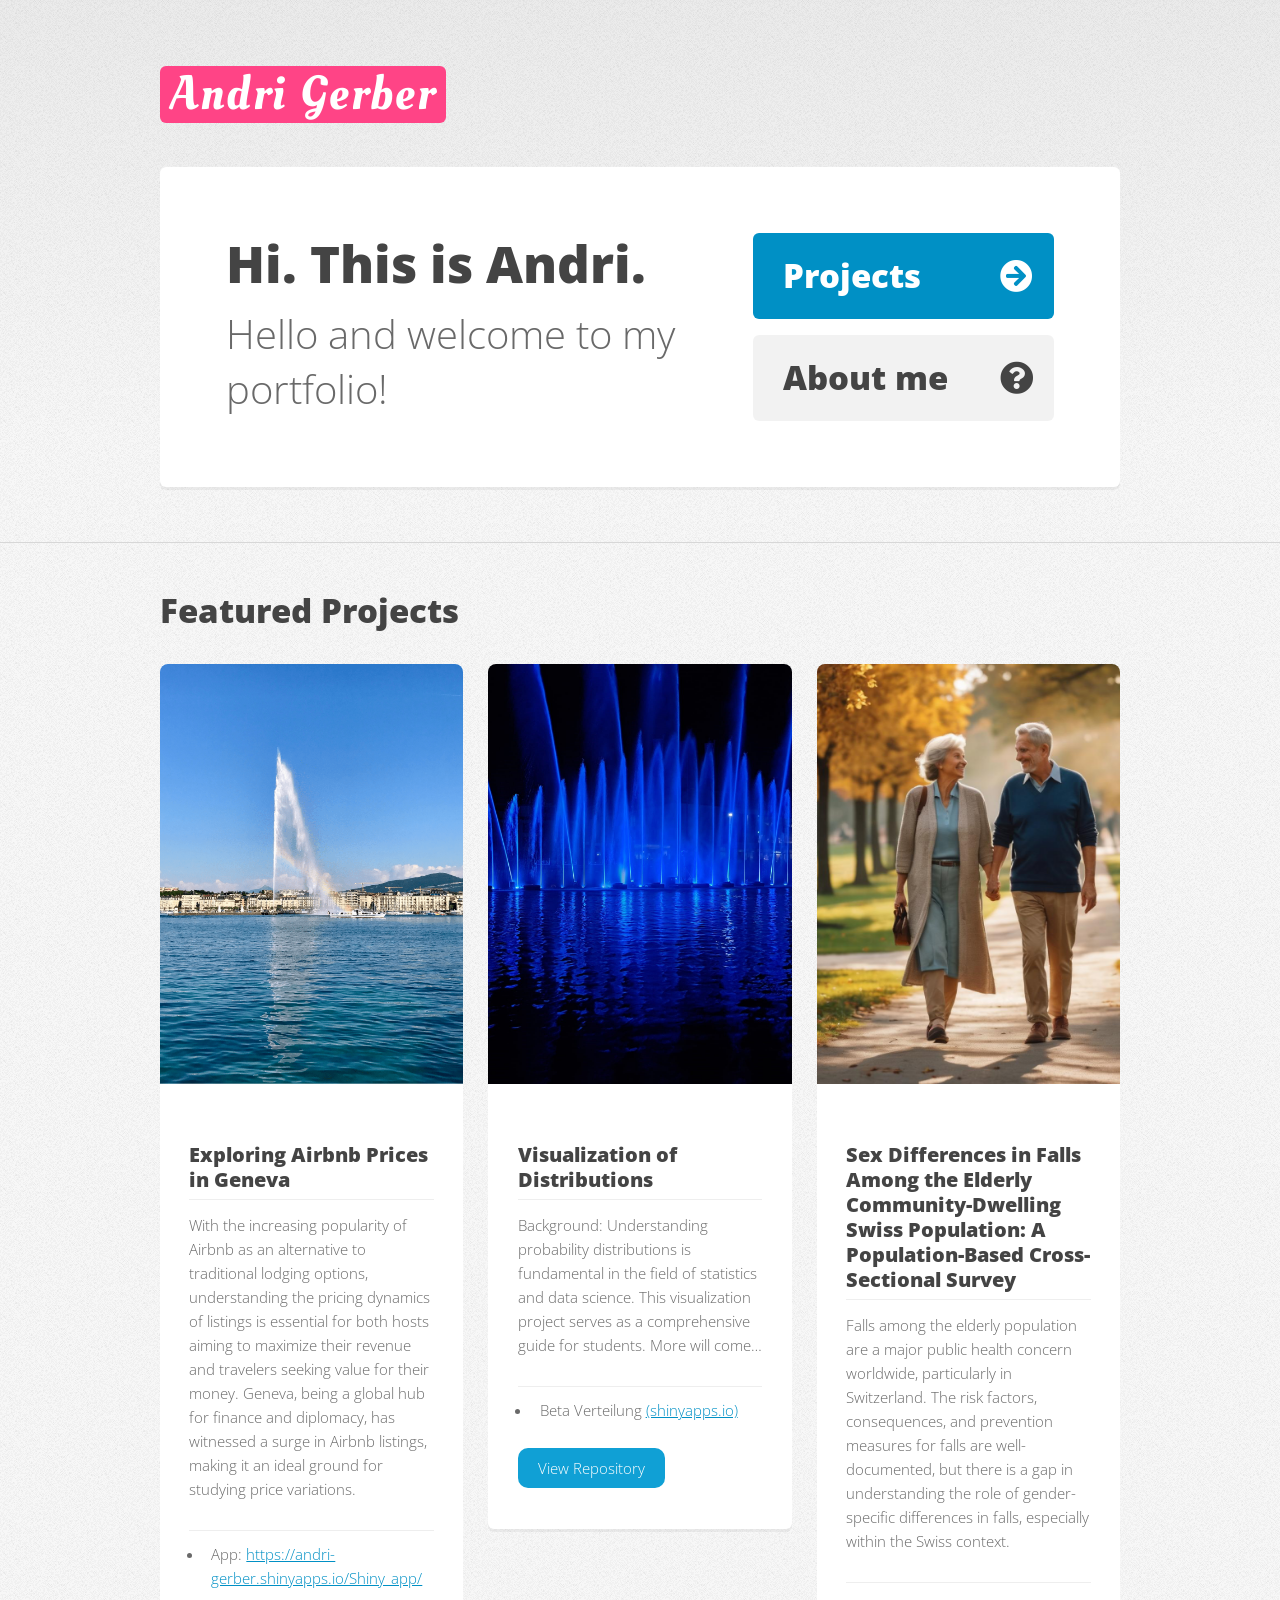
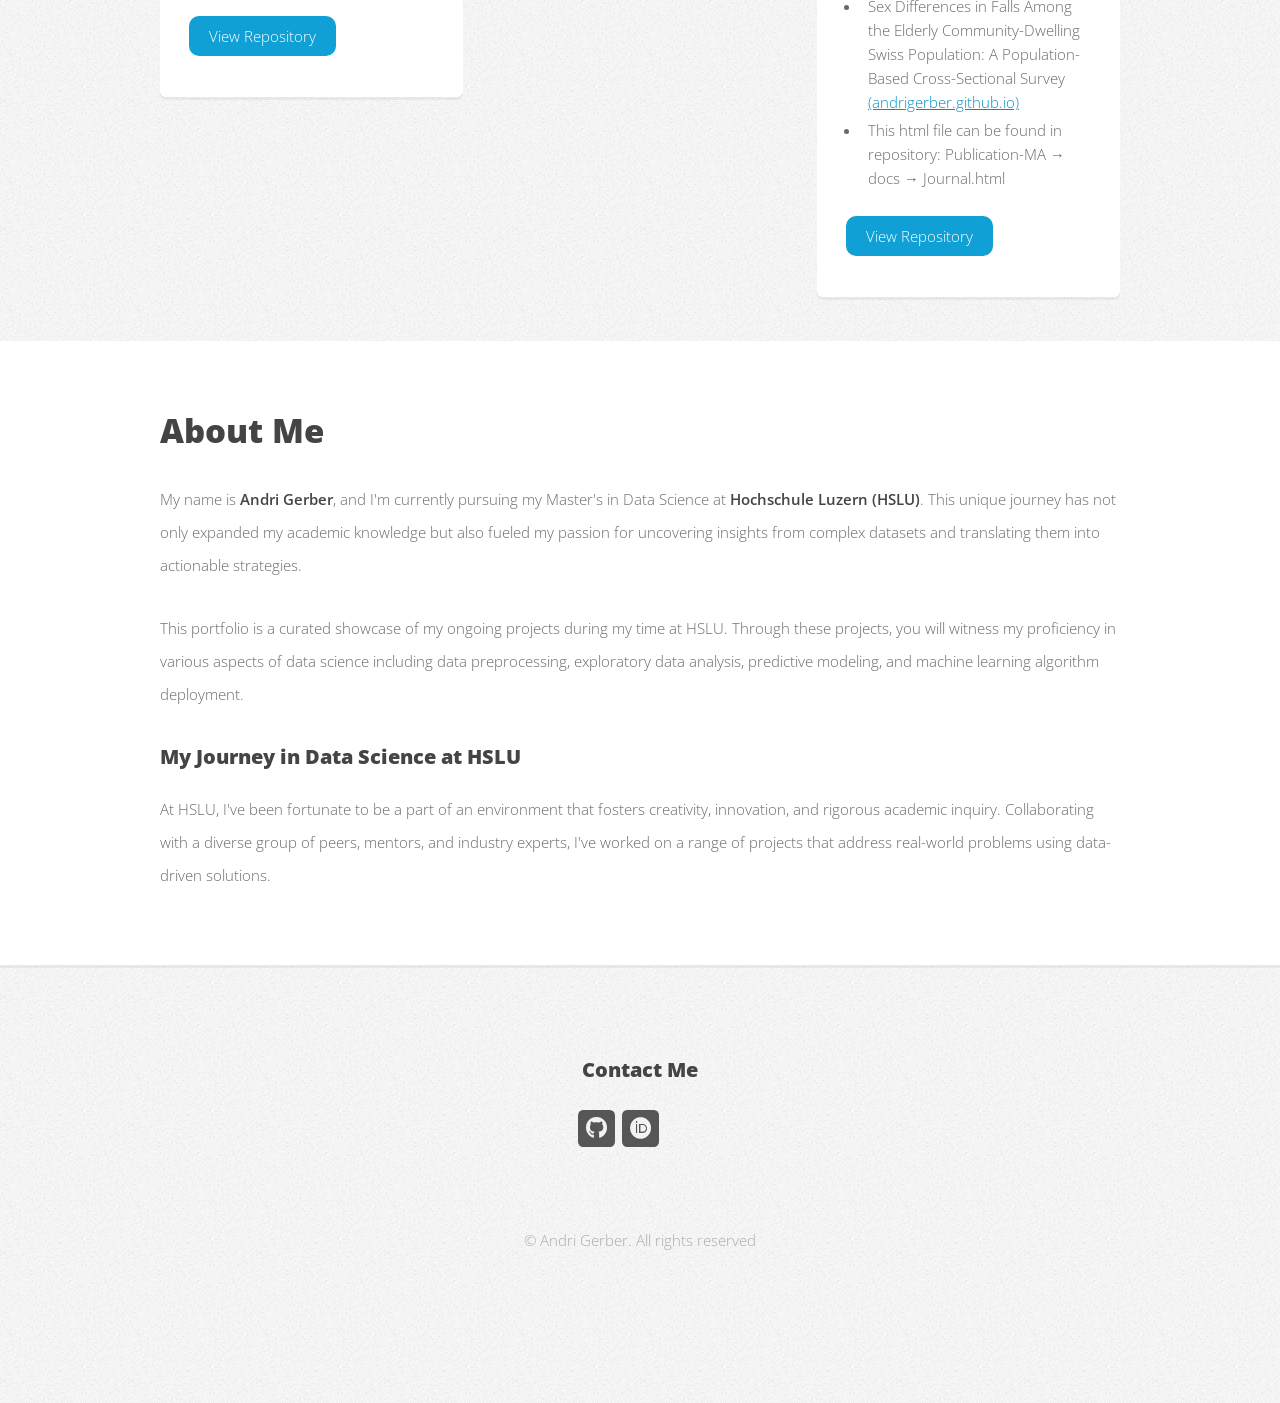
==== commit 7fb5c990: "Update index.html" ====
--- a/index.html
+++ b/index.html
@@ -94,7 +94,7 @@
             <div class="col-4 col-12-medium">
               <section class="box feature">
                 <a
-                  href="https://andri-gerber.shinyapps.io/Shiny_app/"
+                  href="https://andrigerber.github.io/RBootcamp/RMarkdown/analy.html"
                   target="_blank"
                   class="image featured"
                   ><img src="images/image3.png" alt=""
@@ -115,12 +115,6 @@
                   </header>
                   <hr />
                   <ul class="project-list">
-                    <li>
-                      <p>
-                        Html: RBootcamp → RMarkdown → Analysis- (109MB, cannot
-                        be hosted)
-                      </p>
-                    </li>
                     <li>
                       <p>
                         App:
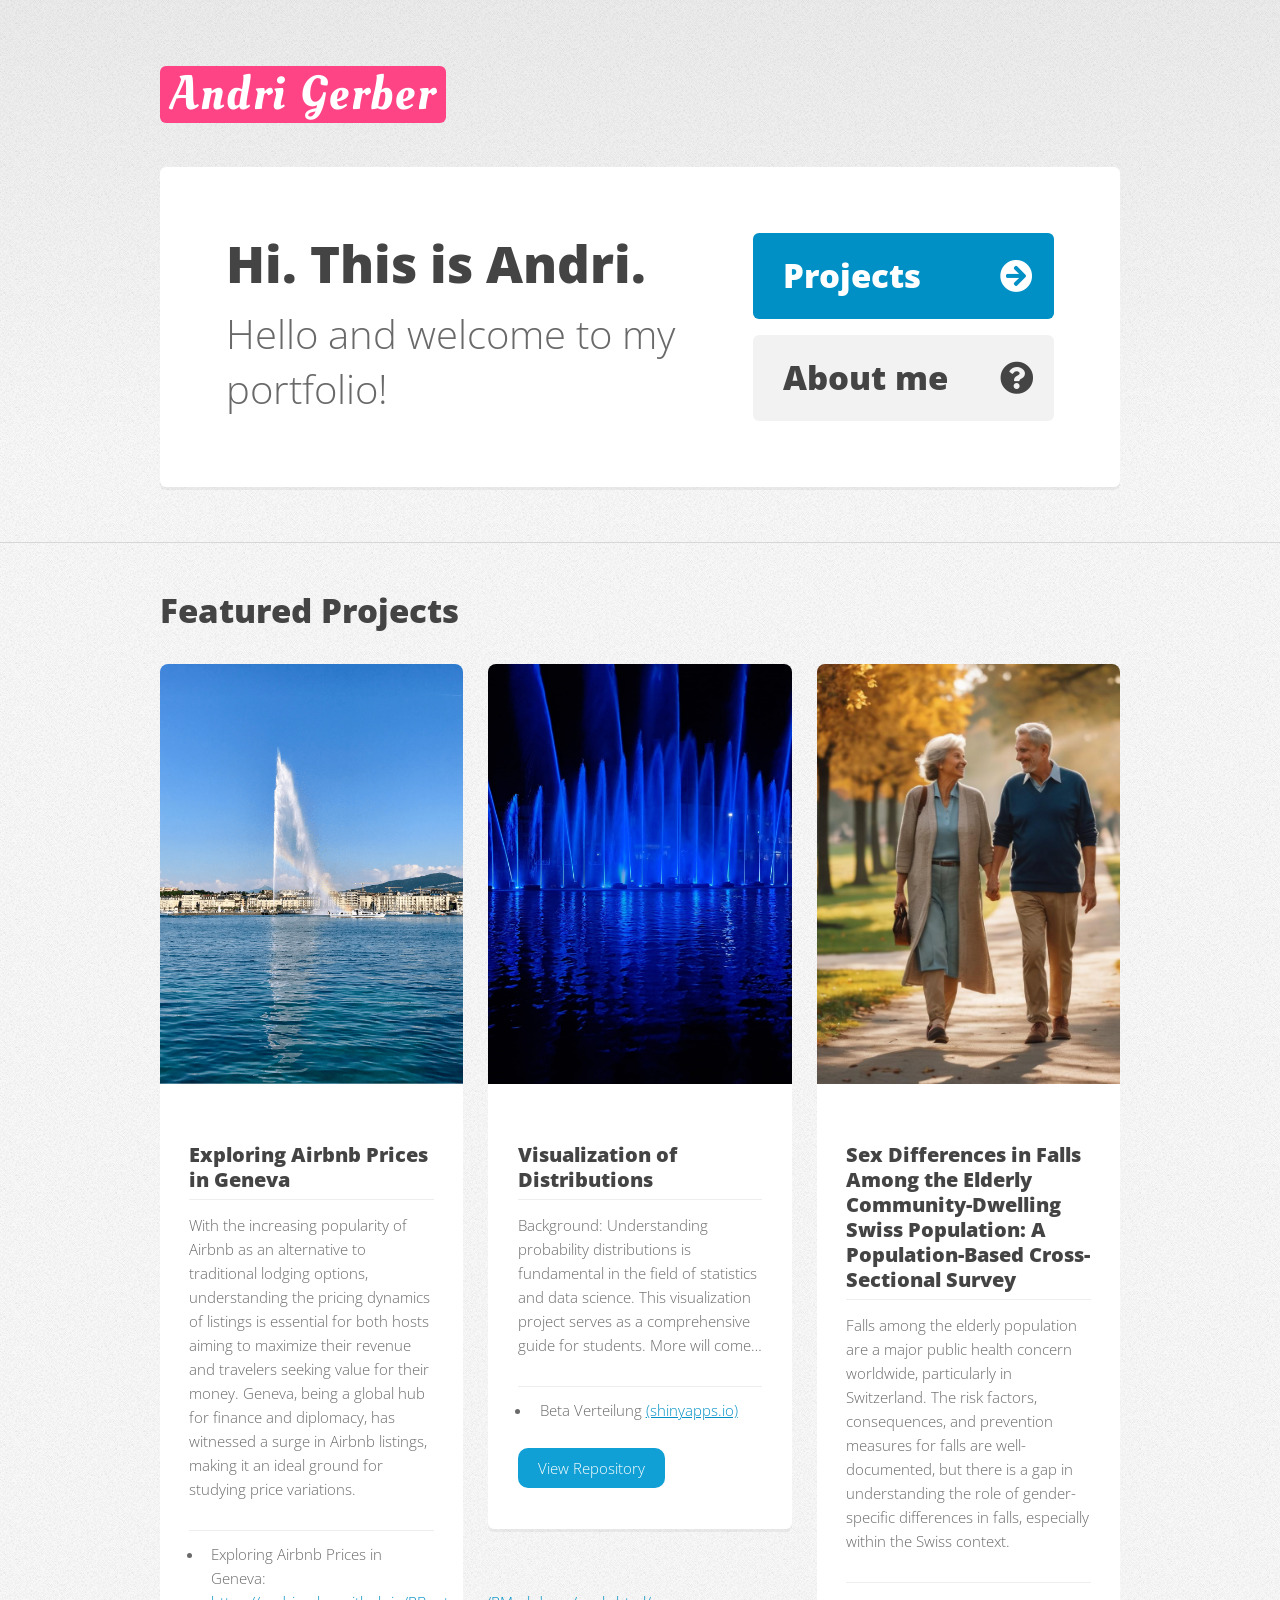
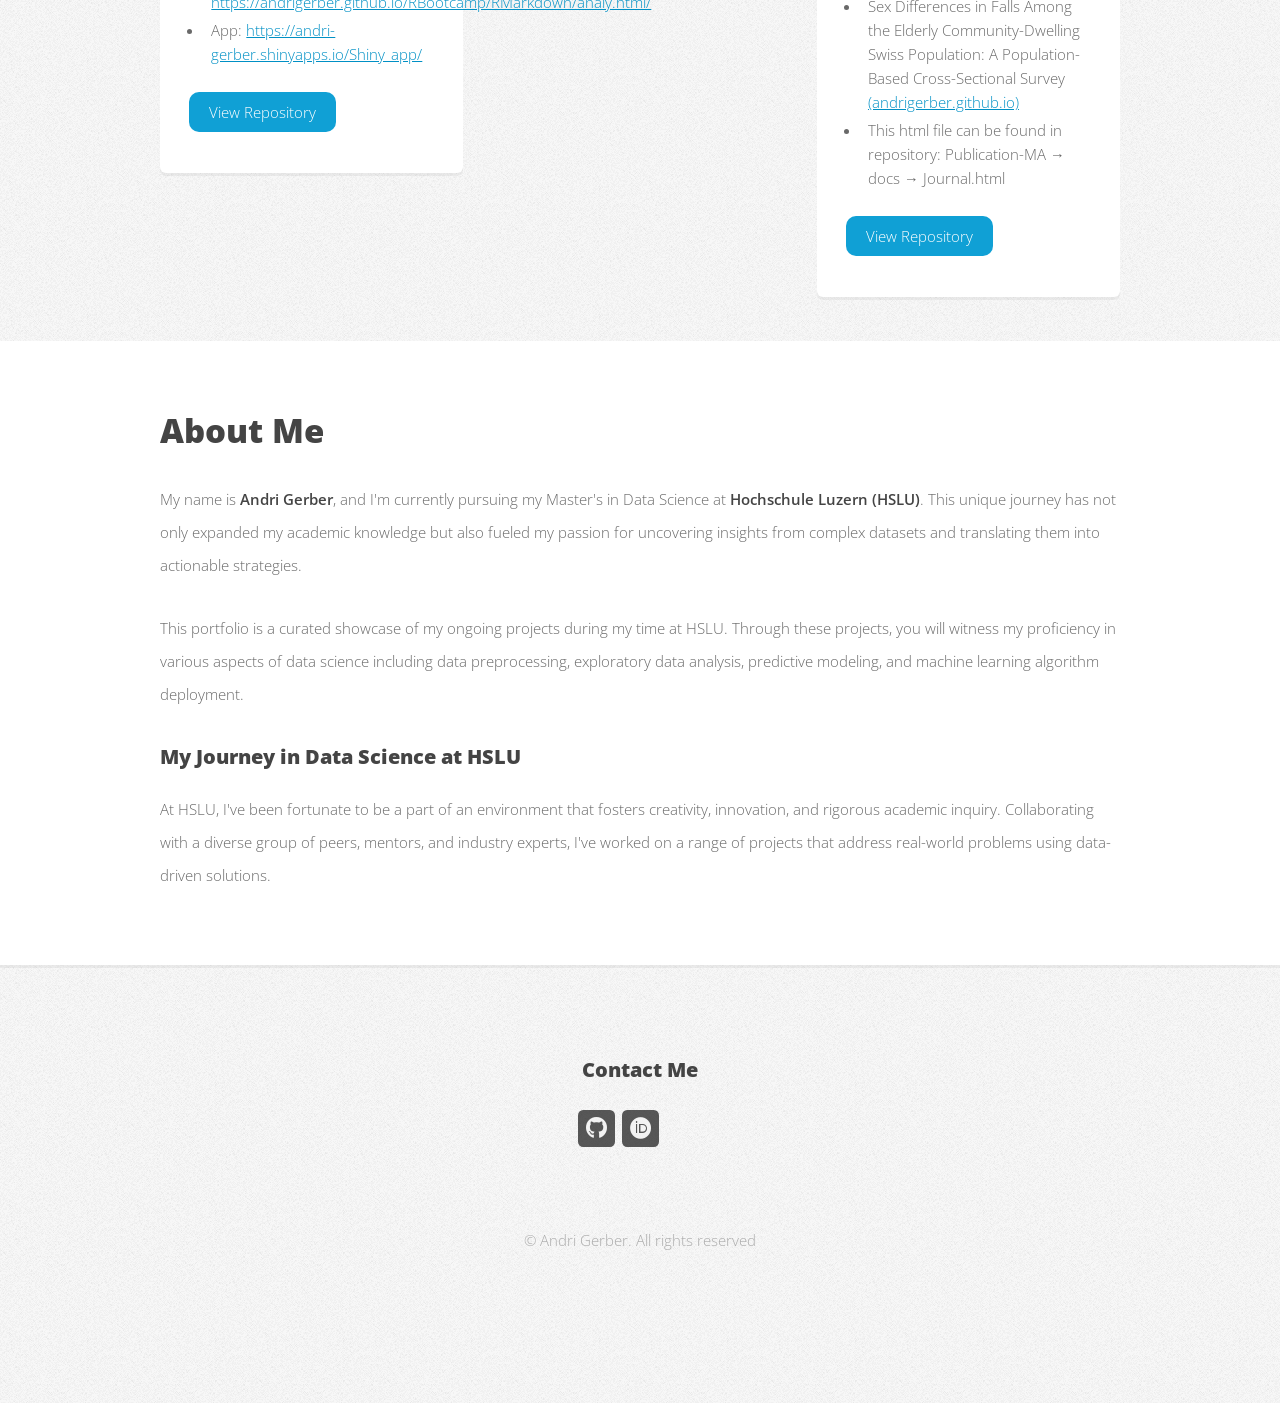
==== commit 966734c0: "Update index.html" ====
--- a/index.html
+++ b/index.html
@@ -115,6 +115,16 @@
                   </header>
                   <hr />
                   <ul class="project-list">
+                    <li>
+                      <p>
+                        Exploring Airbnb Prices in Geneva:
+                        <a
+                          href="https://andrigerber.github.io/RBootcamp/RMarkdown/analy.html"
+                          target="_blank"
+                          >https://andrigerber.github.io/RBootcamp/RMarkdown/analy.html/</a
+                        >
+                      </p>
+                    </li>
                     <li>
                       <p>
                         App:
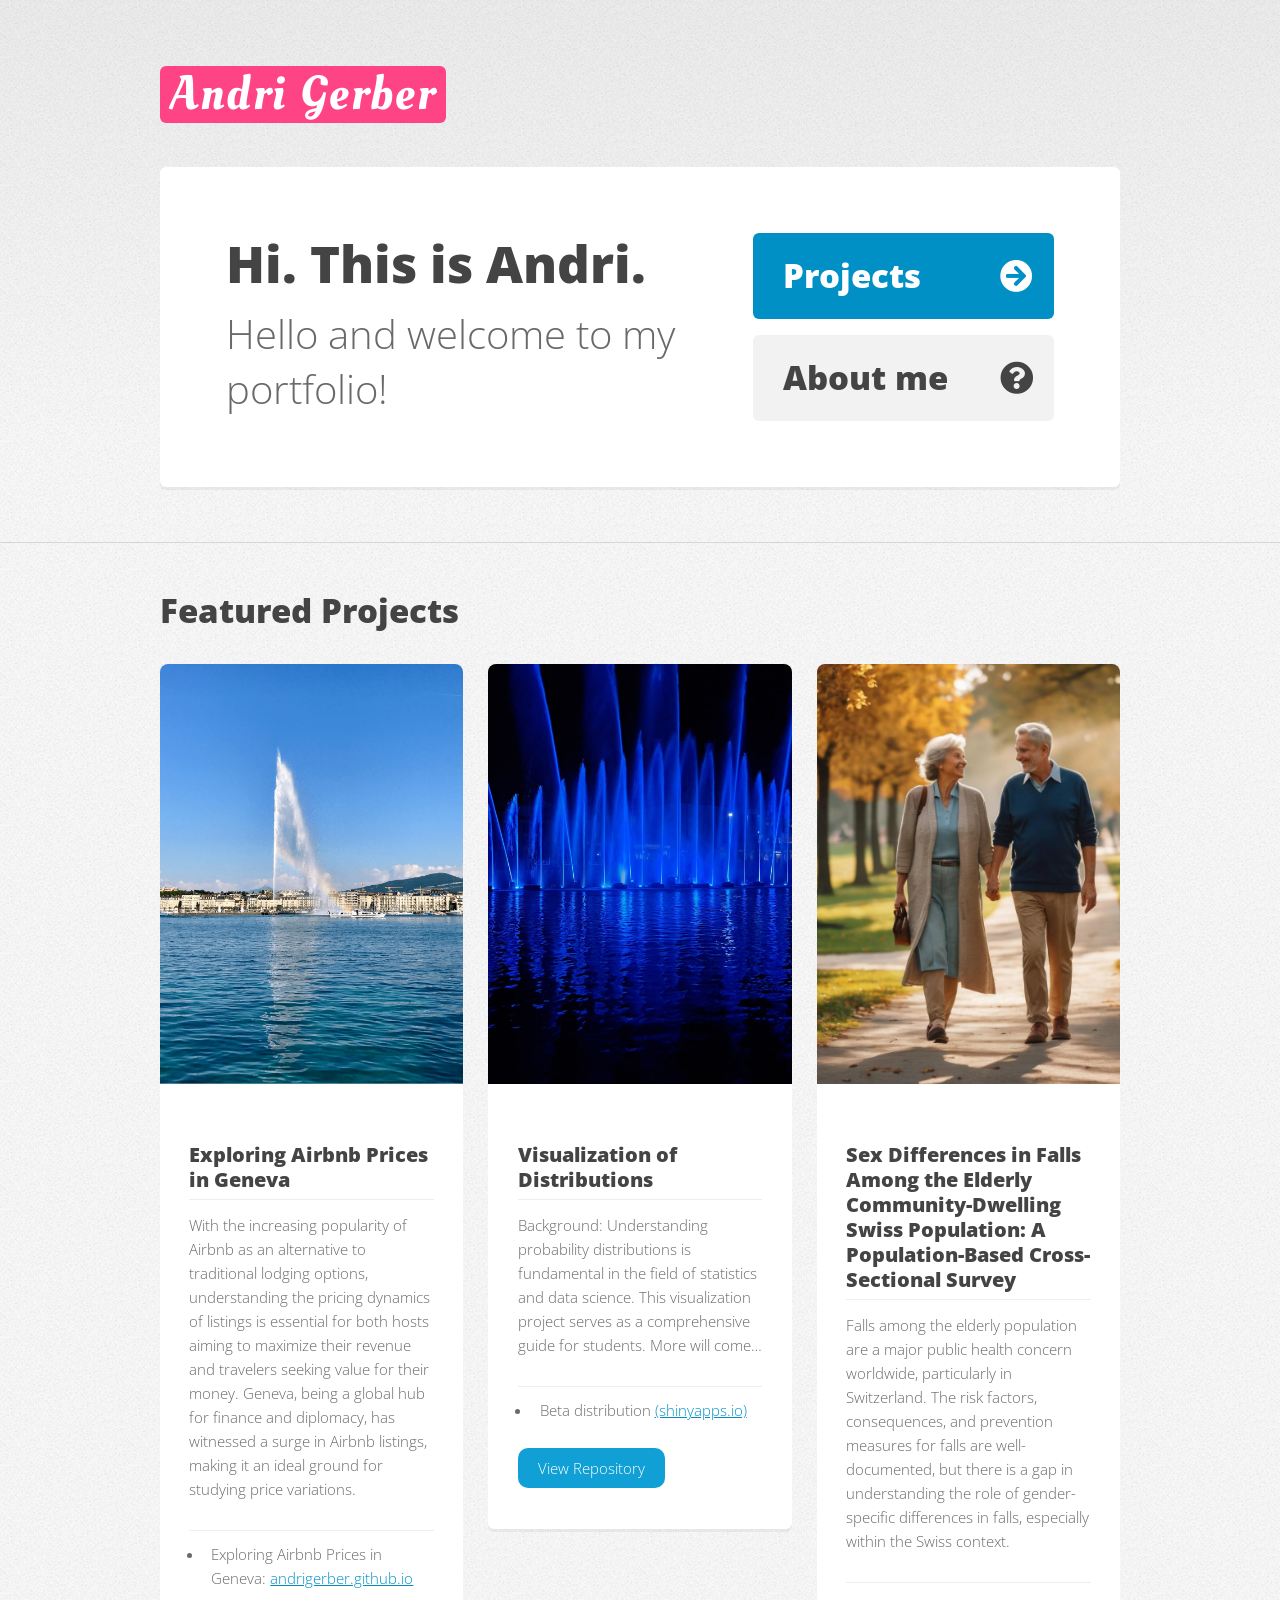
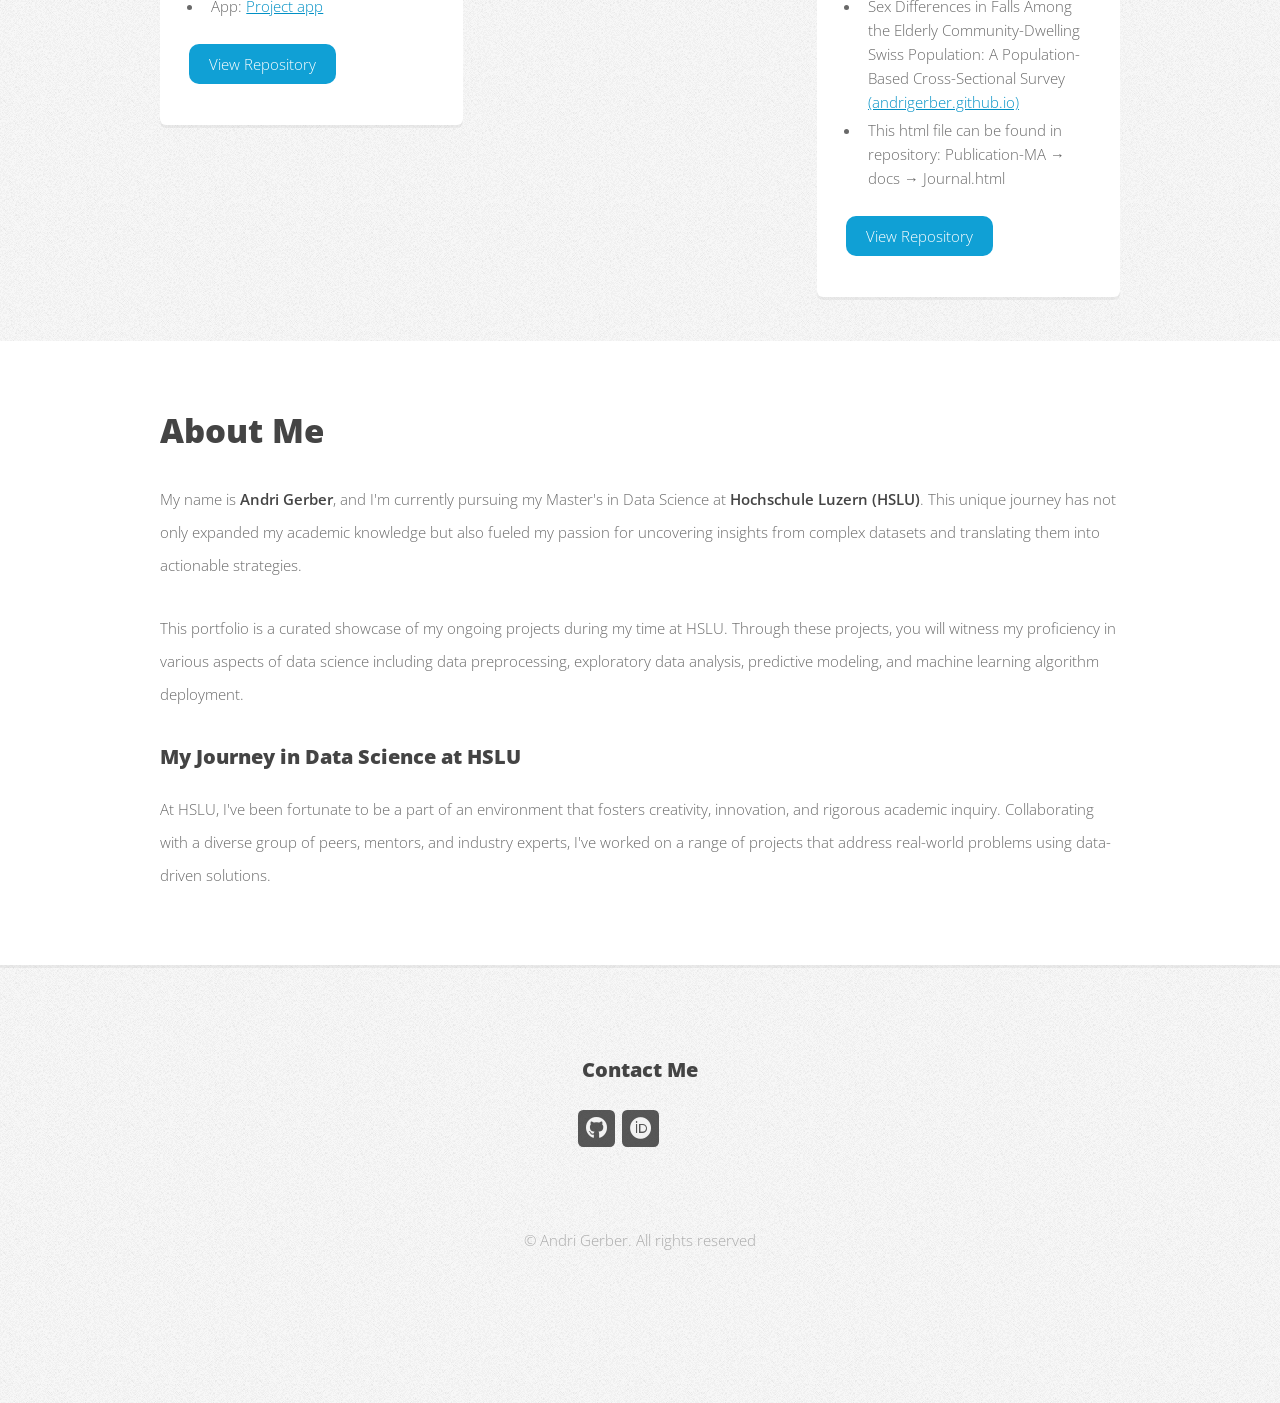
==== commit 3e375329: "Update index.html" ====
--- a/index.html
+++ b/index.html
@@ -121,7 +121,7 @@
                         <a
                           href="https://andrigerber.github.io/RBootcamp/RMarkdown/analy.html"
                           target="_blank"
-                          >https://andrigerber.github.io/RBootcamp/RMarkdown/analy.html/</a
+                          >andrigerber.github.io</a
                         >
                       </p>
                     </li>
@@ -131,7 +131,7 @@
                         <a
                           href="https://andri-gerber.shinyapps.io/Shiny_app/"
                           target="_blank"
-                          >https://andri-gerber.shinyapps.io/Shiny_app/</a
+                          >Project app</a
                         >
                       </p>
                     </li>
@@ -169,7 +169,7 @@
                   <ul class="project-list">
                     <li>
                       <p>
-                        Beta Verteilung
+                        Beta distribution
                         <a
                           href="https://andri-gerber.shinyapps.io/Beta/"
                           target="_blank"
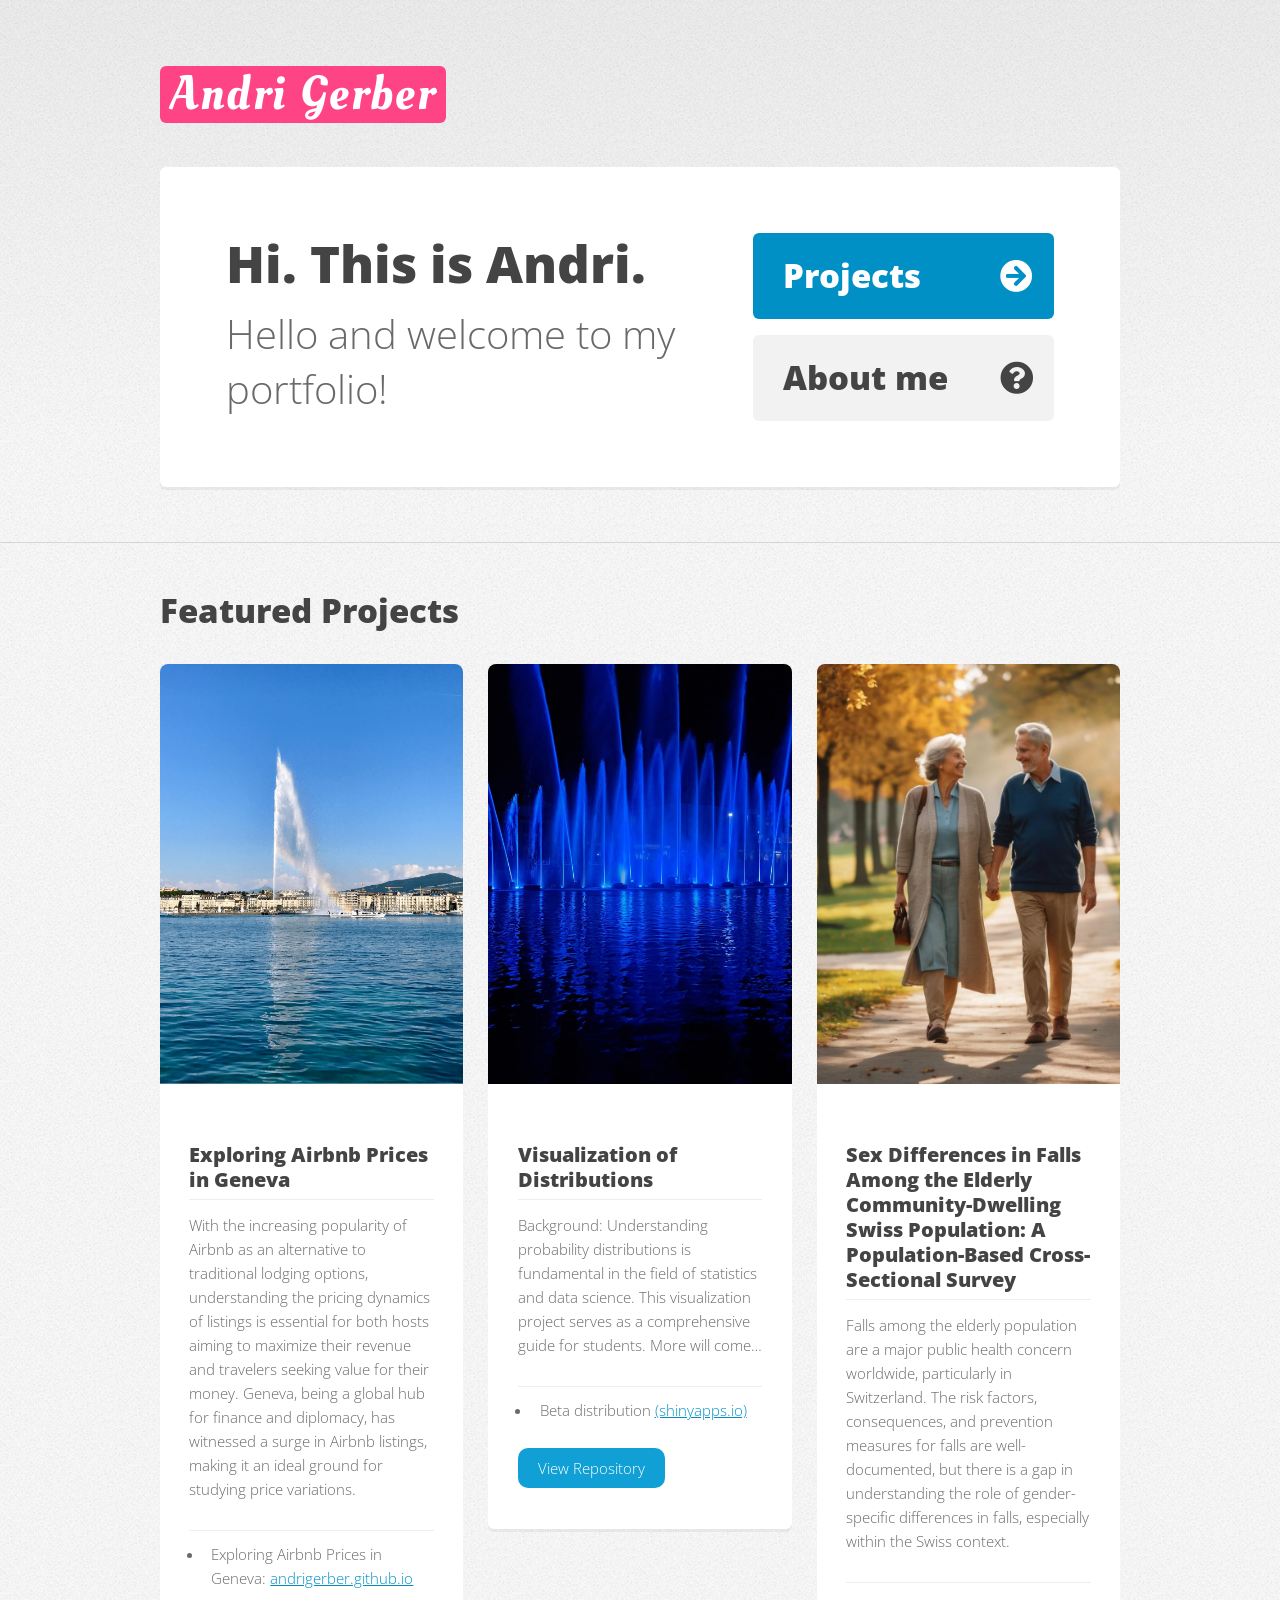
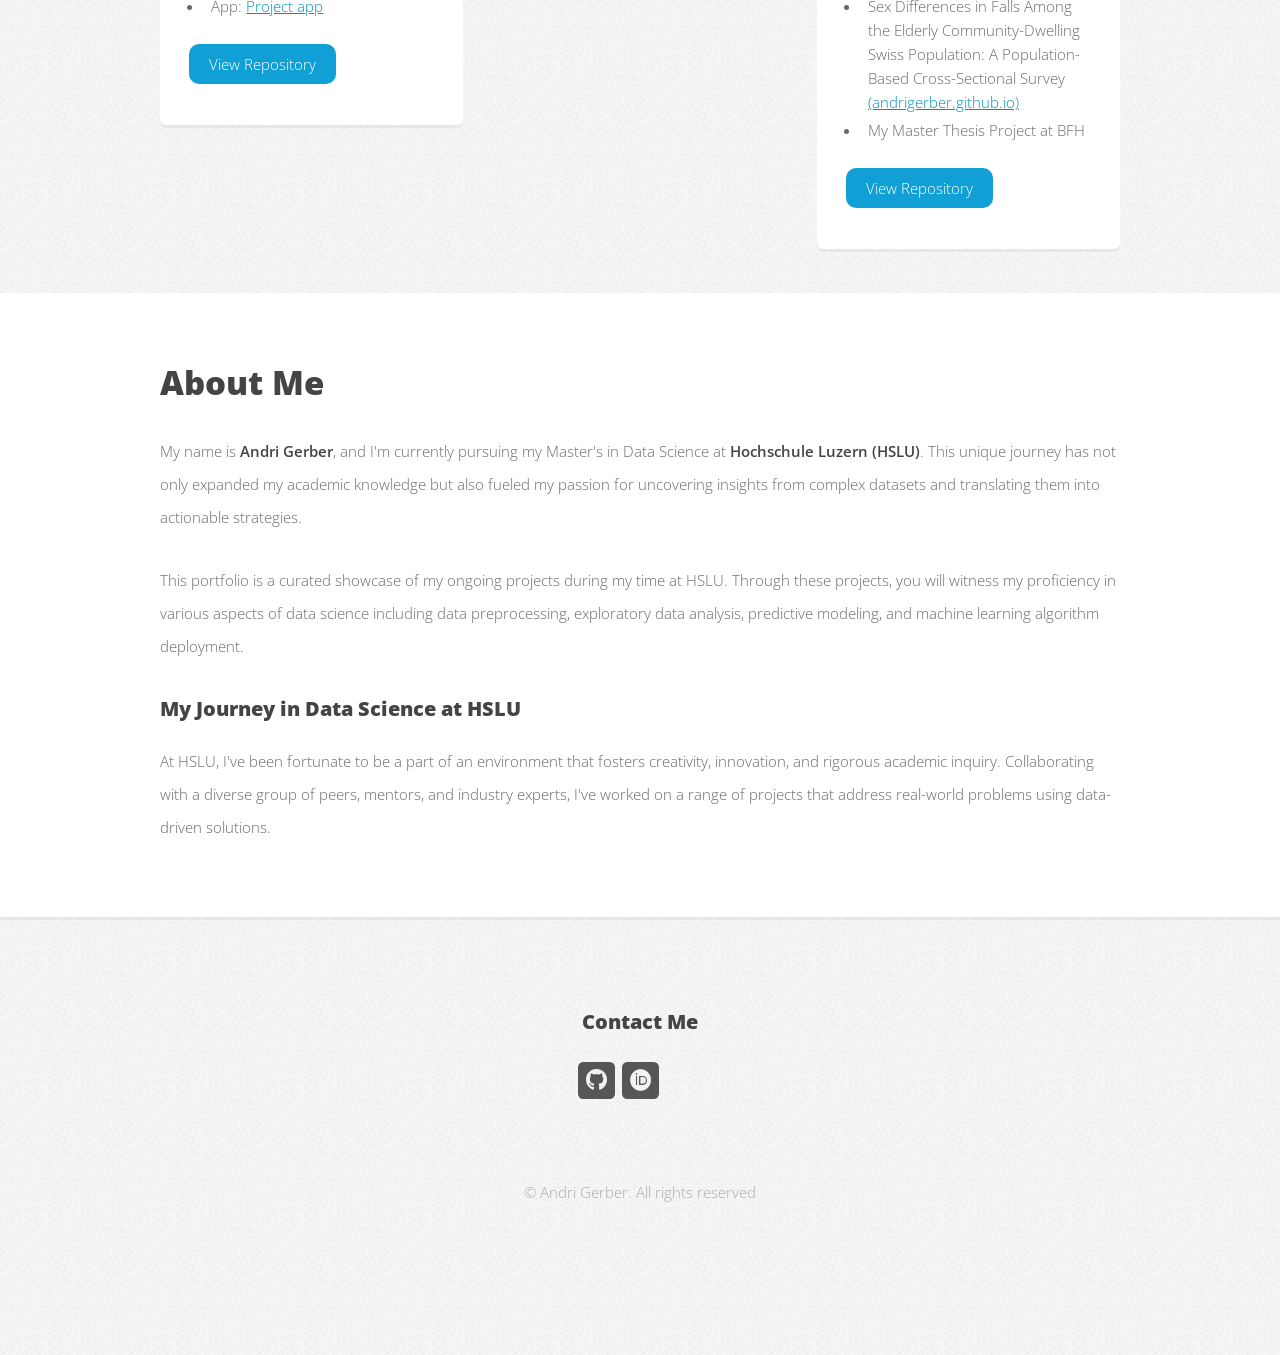
==== commit f60c6693: "Update index.html" ====
--- a/index.html
+++ b/index.html
@@ -229,8 +229,7 @@
                     </li>
                     <li>
                       <p>
-                        This html file can be found in repository:
-                        Publication-MA → docs → Journal.html
+                        My Master Thesis Project at BFH
                       </p>
                     </li>
                   </ul>
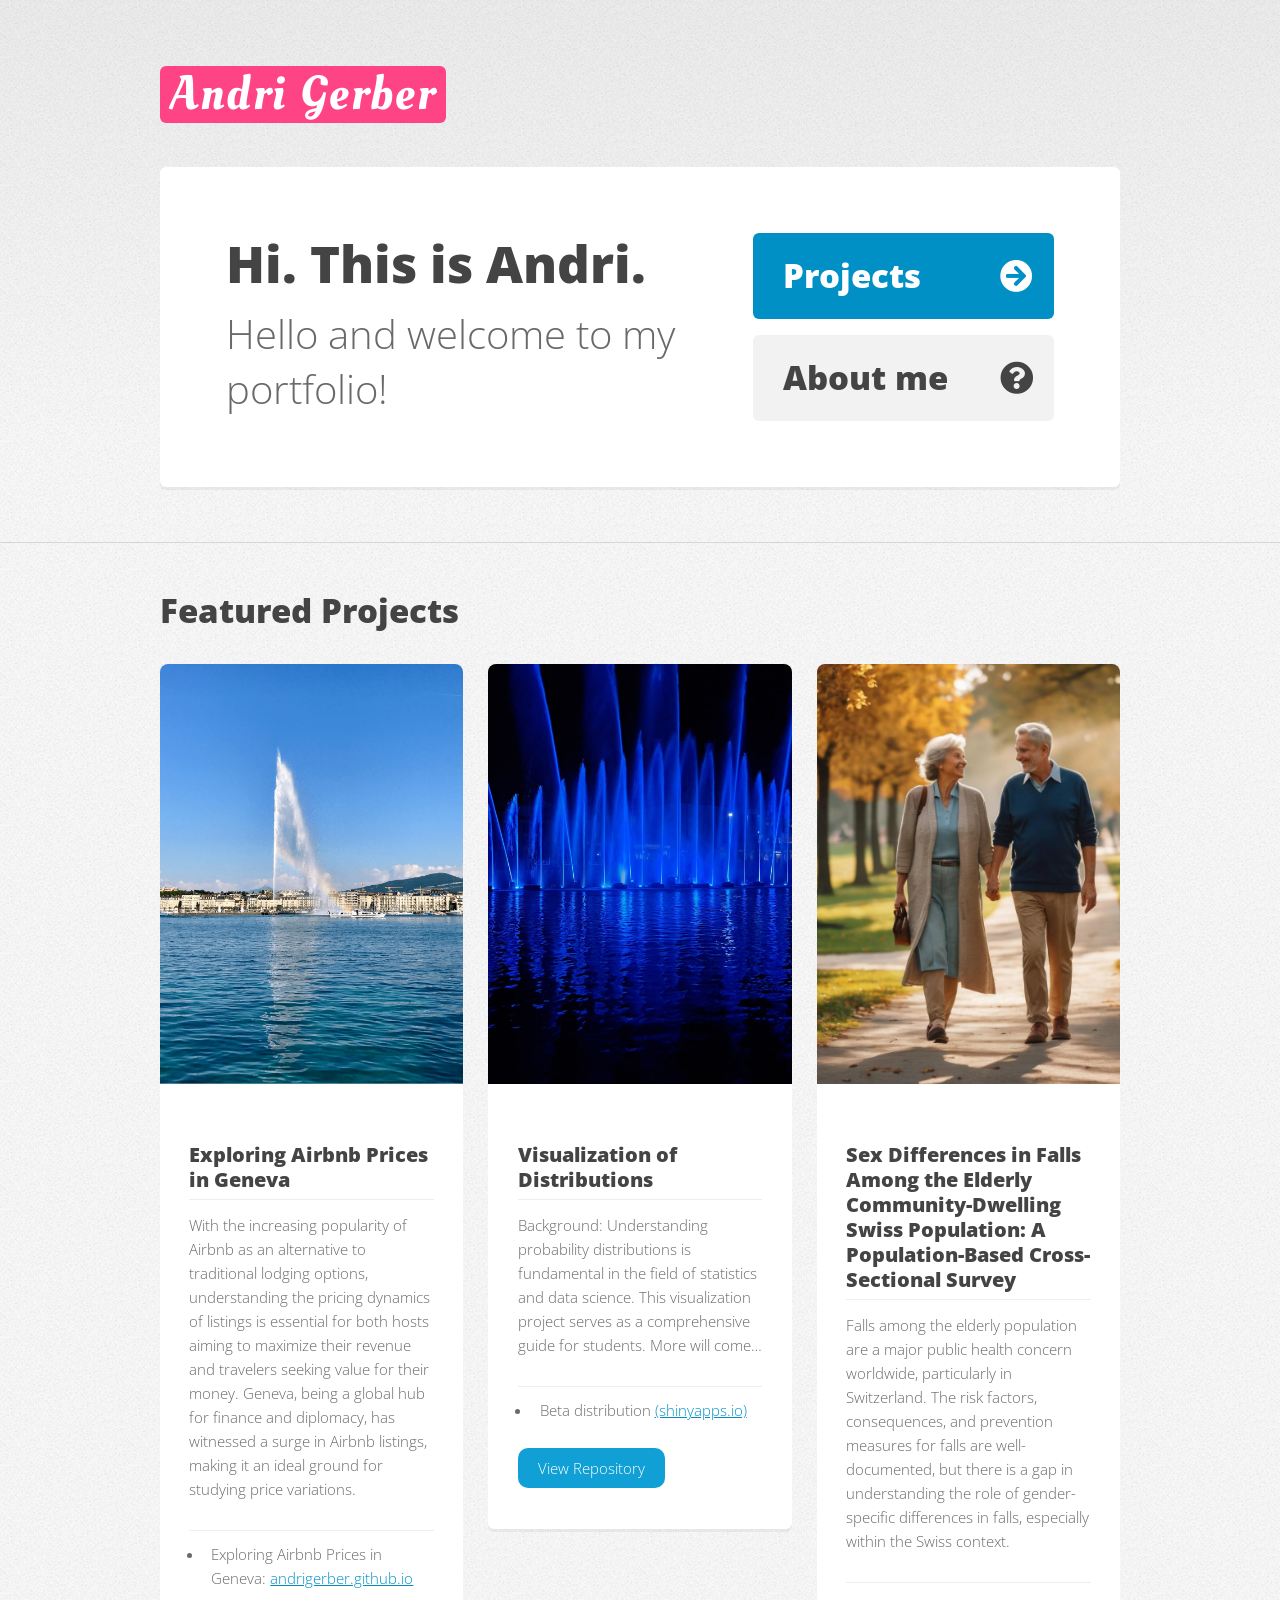
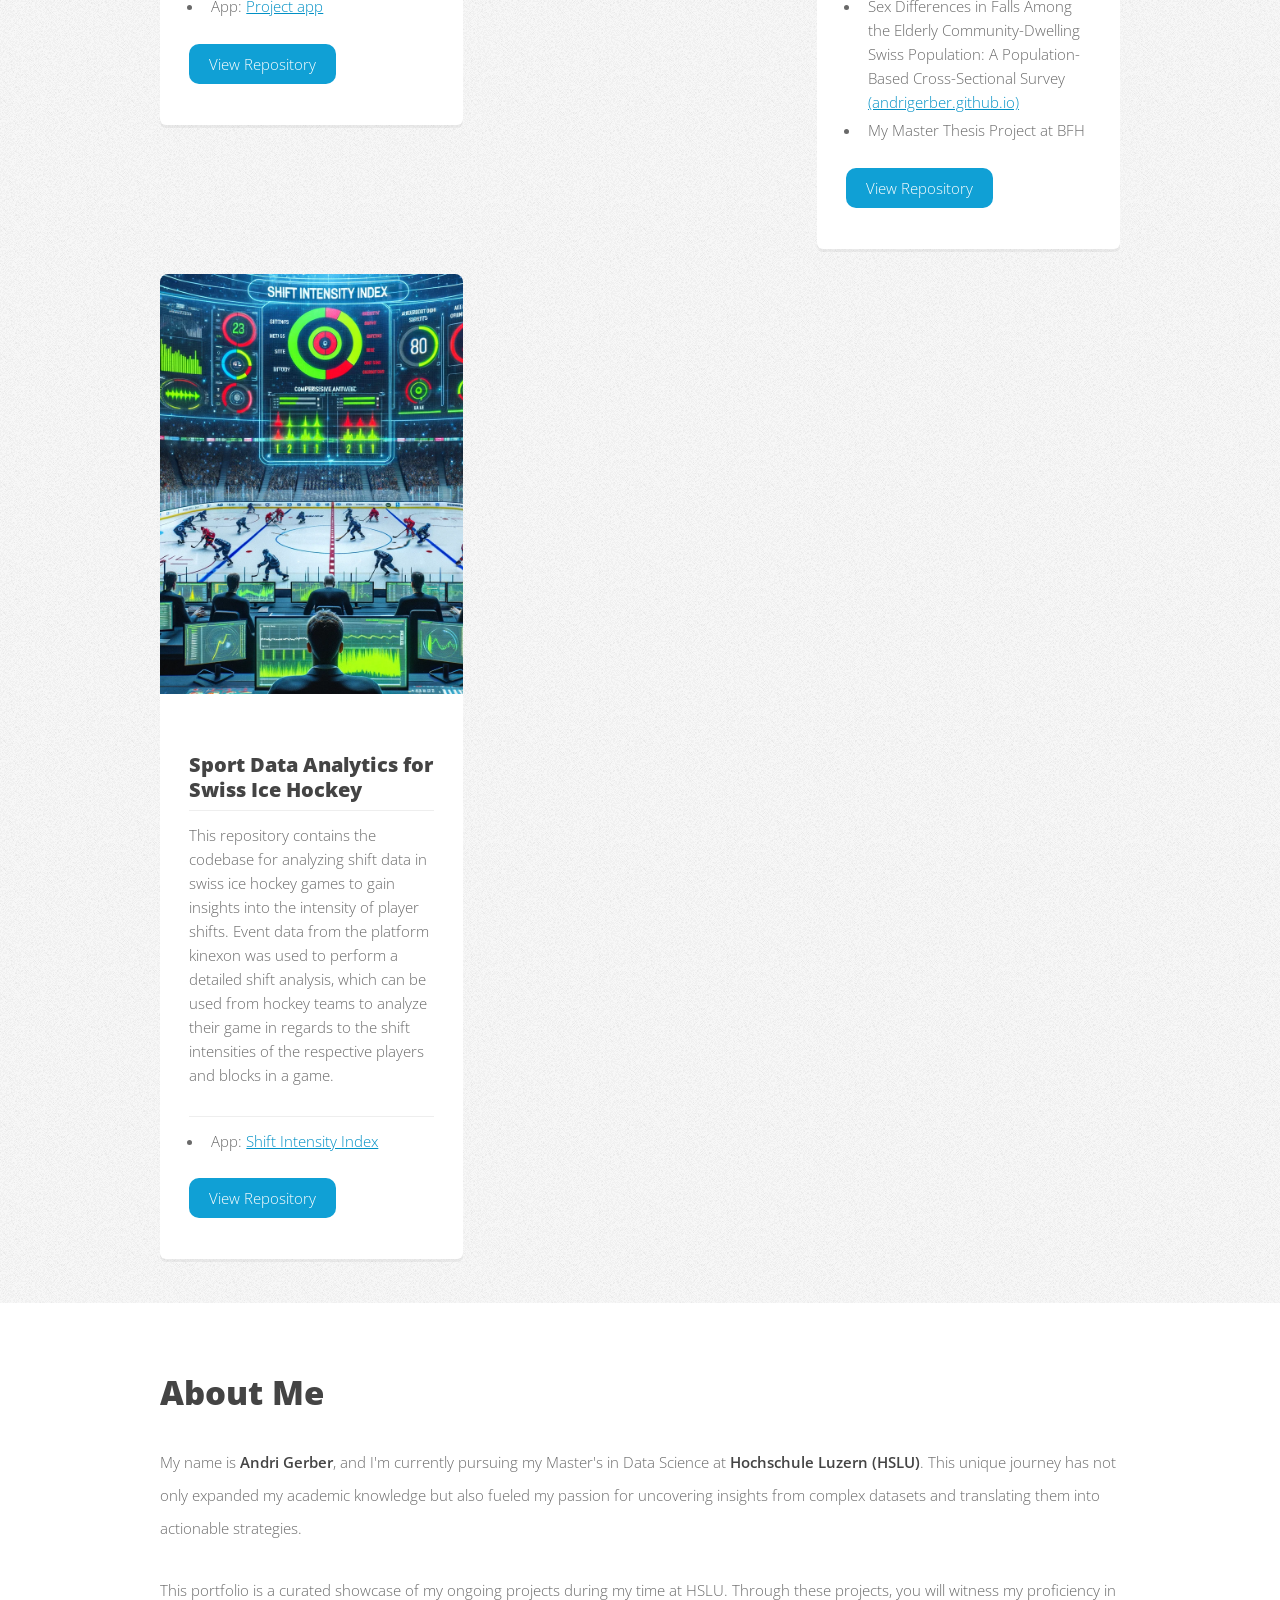
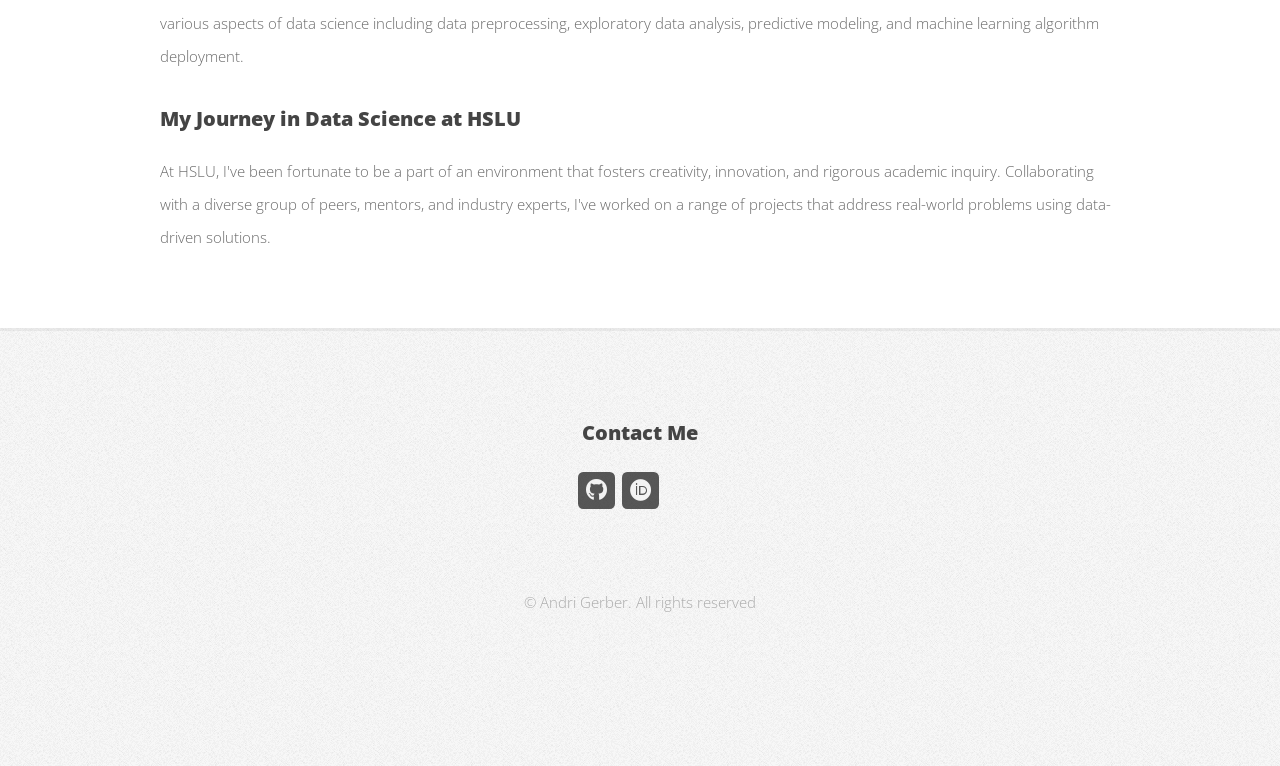
==== commit 1f43e8a4: "update update" ====
--- a/index.html
+++ b/index.html
@@ -243,40 +243,51 @@
               </section>
             </div>
             <!-- Project 4 -->
-            <!-- <div class="col-4 col-12-medium">
+            <div class="col-4 col-12-medium">
               <section class="box feature">
-                <a href="#" class="image featured"
-                  ><img src="images/image3.png" alt=""
+                <a 
+                  href="https://dataunionsihf-jpqzzukaaio3dufjbos9wm.streamlit.app/"
+                  target="_blank" 
+                  class="image featured"
+                  ><img src="images/image4.png" alt=""
                 /></a>
                 <div class="inner">
                   <header>
-                    <h2>Visualization of Distributions</h2>
+                    <h2>Sport Data Analytics for Swiss Ice Hockey
+                    </h2>
                     <hr />
                     <p class="project-subtitles">
-                      Background: Understanding probability distributions is
-                      fundamental in the field of statistics and data science.
-                      This visualization project serves as a comprehensive guide
-                      for students. More will come…
+                      This repository contains the codebase for analyzing shift 
+                      data in swiss ice hockey games to gain insights into the 
+                      intensity of player shifts. Event data from the 
+                      platform kinexon was used to perform a detailed shift 
+                      analysis, which can be used from hockey teams to analyze 
+                      their game in regards to the shift intensities of the respective 
+                      players and blocks in a game.
                     </p>
                   </header>
                   <hr />
                   <ul class="project-list">
                     <li>
-                      <p>
-                        <a
-                          href="https://andri-gerber.shinyapps.io/Beta/"
-                          target="_blank"
-                          >Beta Verteilung (shinyapps.io)</a
-                        >
-                      </p>
-                    </li>
-                    <li>
-                      <p>Repository Statistic -> file bapp.R</p>
+                      <p> 
+                        App:
+                          <a
+                            href="https://dataunionsihf-jpqzzukaaio3dufjbos9wm.streamlit.app/"
+                            target="_blank"
+                            >Shift Intensity Index 
+                          </a>
+                      </p>
                     </li>
                   </ul>
+                  <a
+                  href="https://github.com/arnoldram/dataunionsihf?tab=readme-ov-file"
+                  target="_blank"
+                  class="btn icon"
+                  >View Repository</a
+                >  
                 </div>
               </section>
-            </div> -->
+            </div>
           </div>
         </div>
       </div>
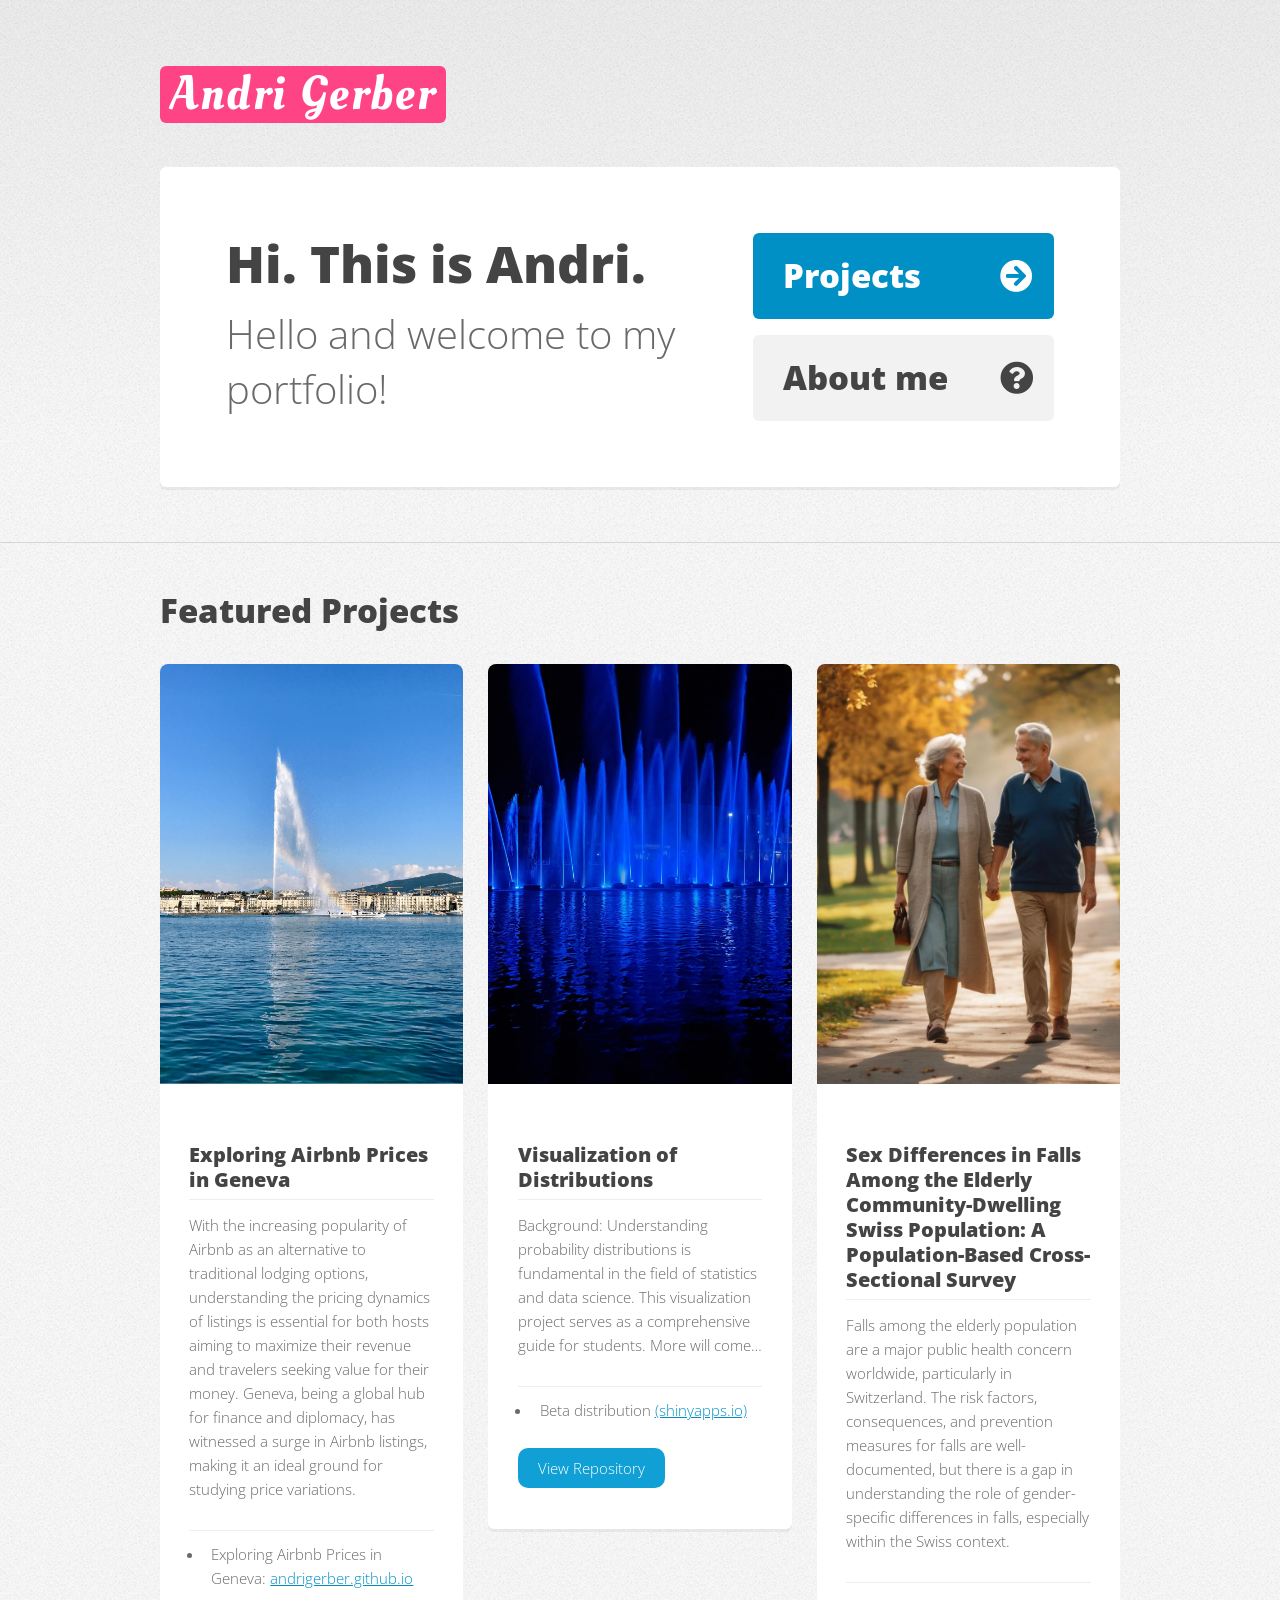
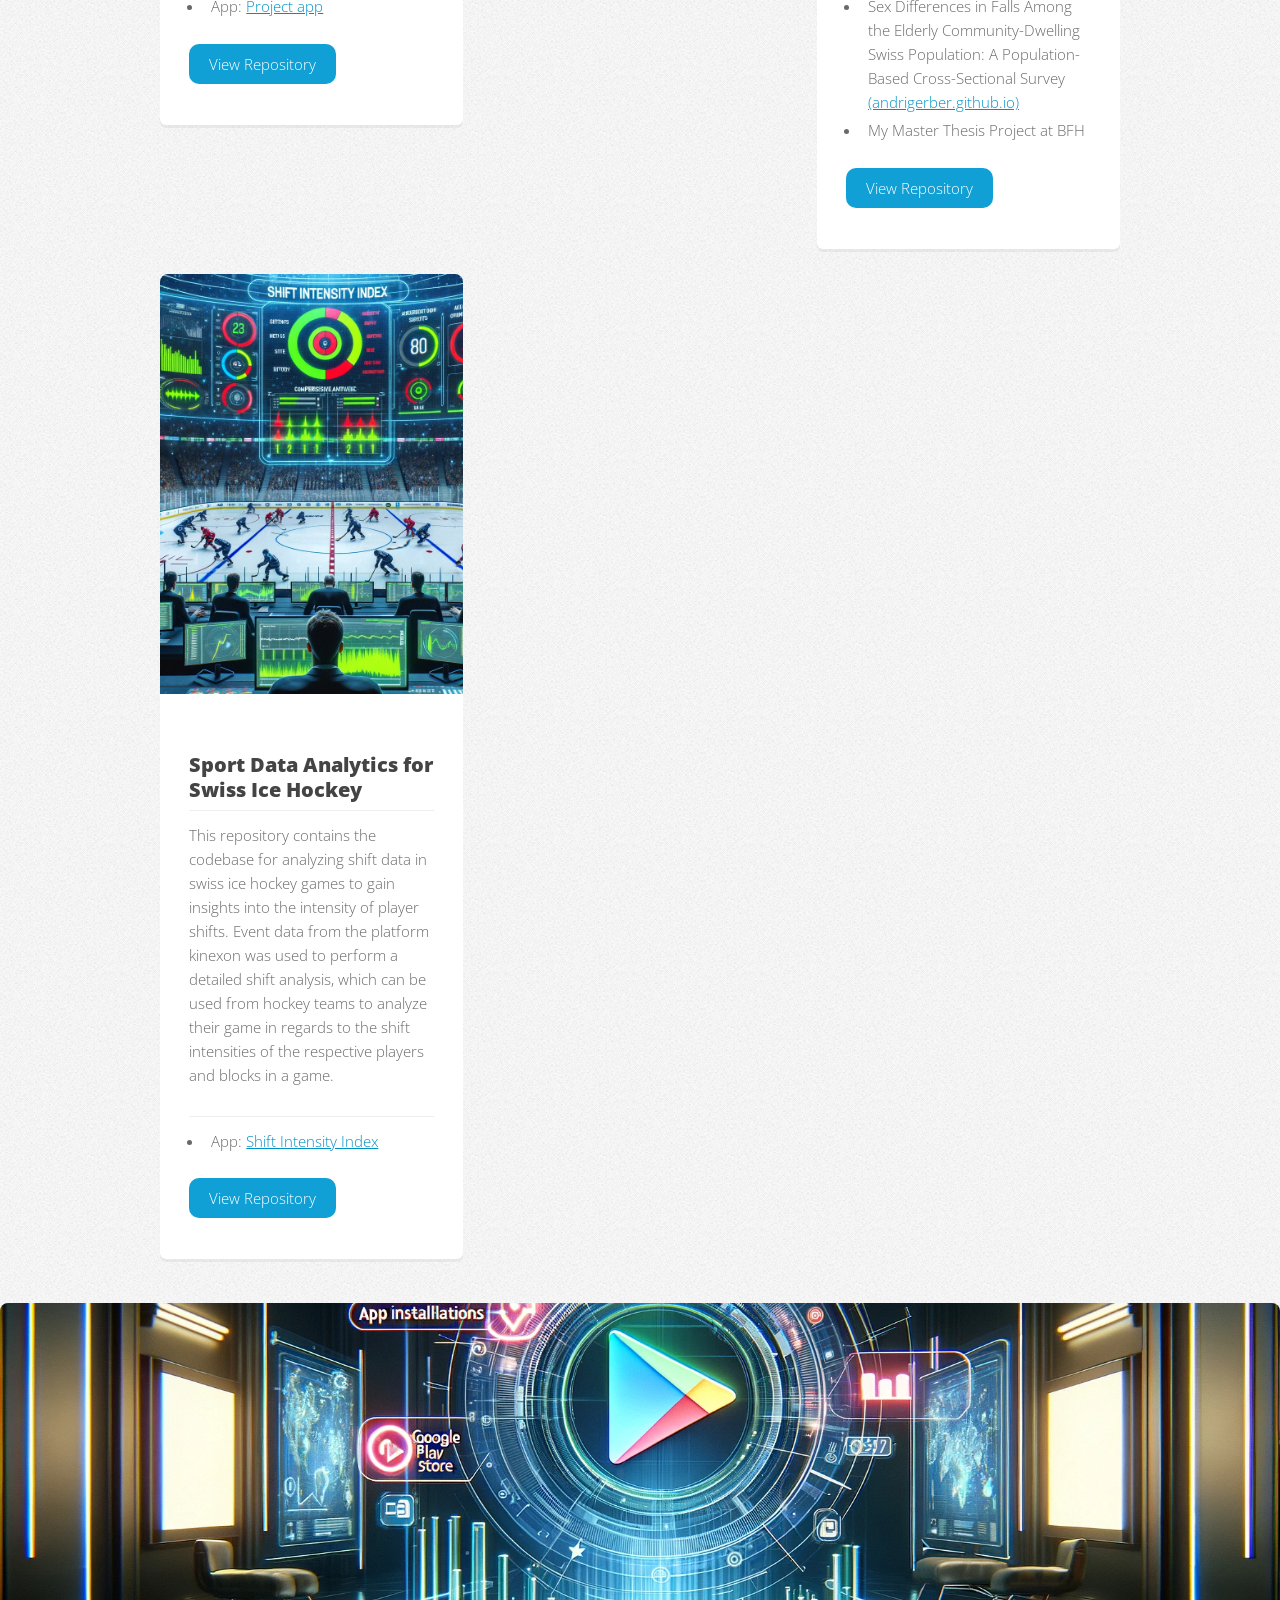
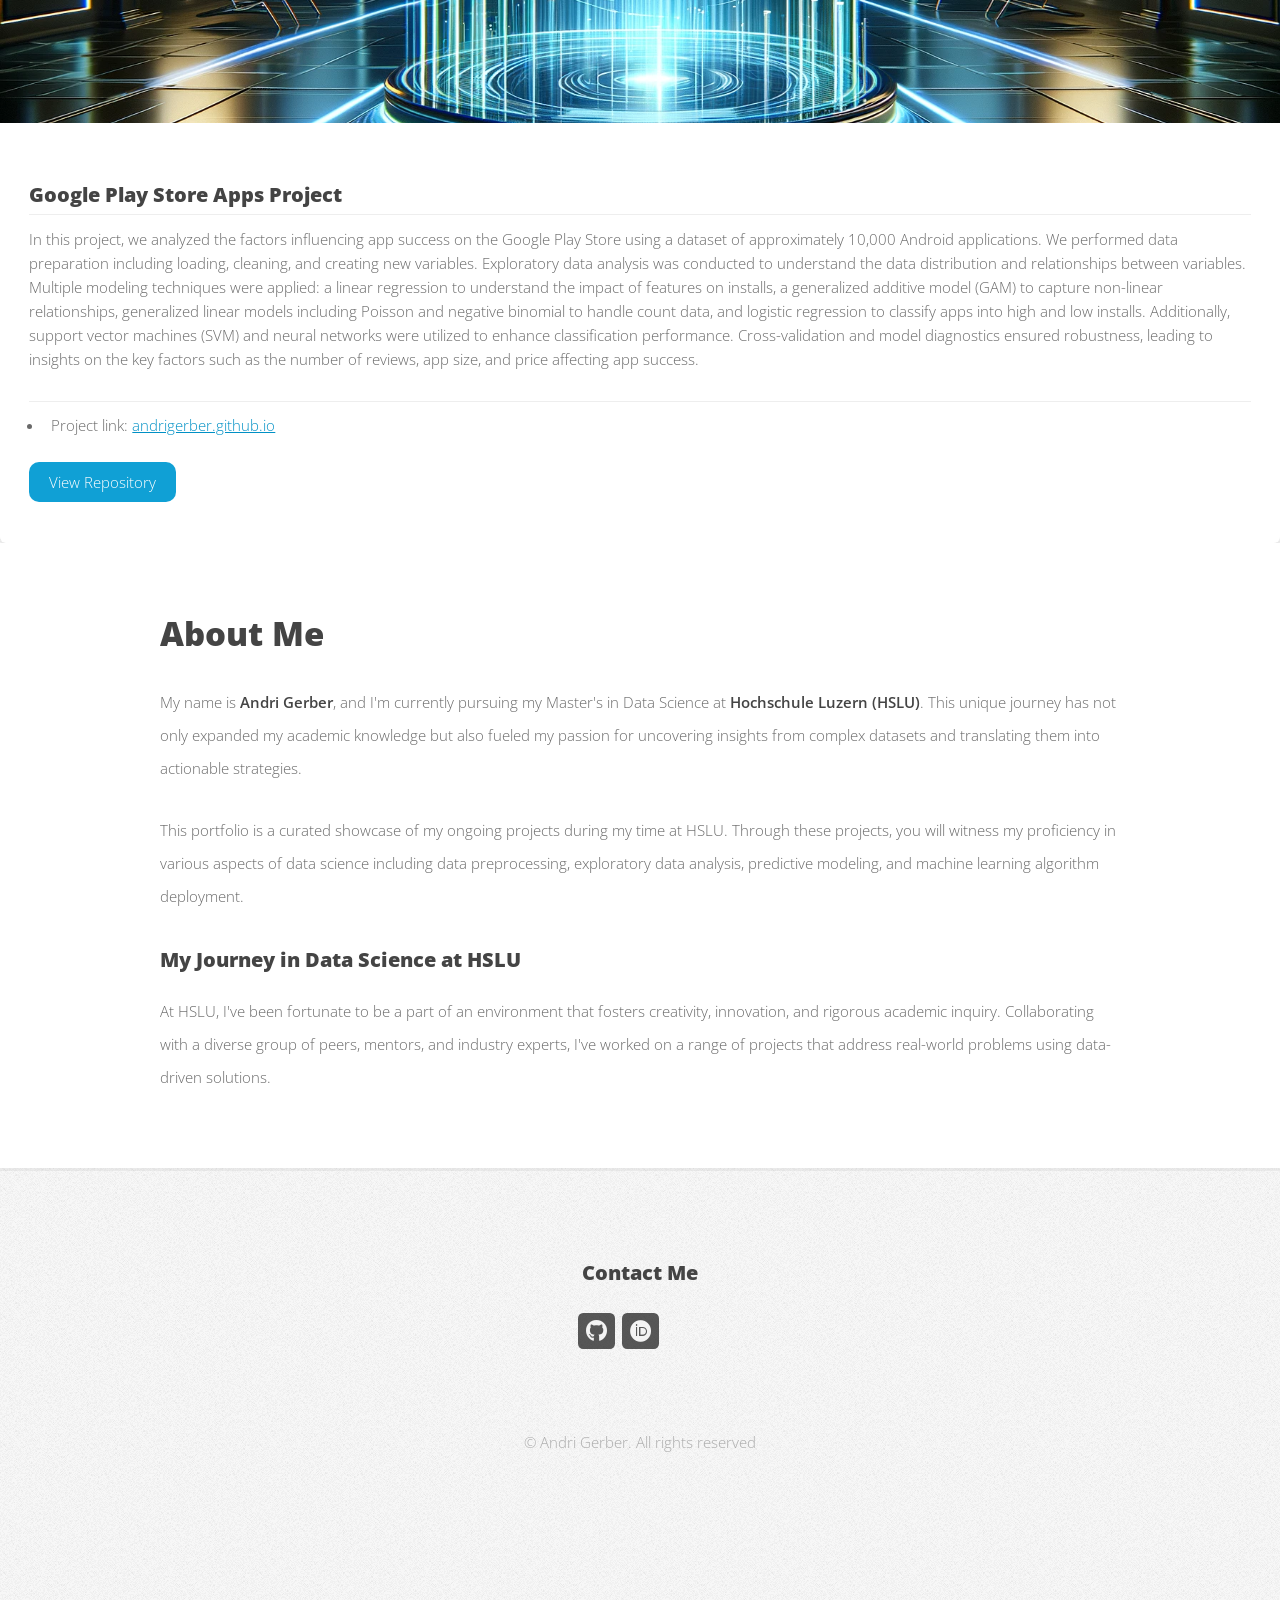
==== commit bf1c7676: "update" ====
--- a/index.html
+++ b/index.html
@@ -291,6 +291,49 @@
           </div>
         </div>
       </div>
+       <!-- Project 5 -->
+       <div class="col-4 col-12-medium">
+        <section class="box feature">
+          <a
+            href="https://andrigerber.github.io/ML_1/"
+            target="_blank"
+            class="image featured"
+            ><img src="images/image5.png" alt=""
+          /></a>
+          <div class="inner">
+            <header>
+              <h2>Google Play Store Apps Project</h2>
+              <hr />
+              <p class="project-subtitles">
+                In this project, we analyzed the factors influencing app success on the Google Play Store using a dataset of approximately 10,000 Android
+                applications. We performed data preparation including loading, cleaning, and creating new variables. Exploratory data analysis was conducted to understand the data distribution and relationships between variables. Multiple modeling techniques were applied: a linear regression to understand the impact of features on installs, a generalized additive model (GAM) to capture non-linear relationships, generalized linear models including Poisson and negative binomial to handle count data, and logistic regression to classify apps into high and low installs. Additionally, support vector machines (SVM) and neural networks were utilized to enhance classification performance. Cross-validation and model diagnostics ensured robustness, leading to insights on the key factors such as the number of reviews, app size, and price affecting app success.
+              </p>
+            </header>
+            <hr />
+            <ul class="project-list">
+              <li>
+                <p>
+                  Project link:
+                  <a
+                    href="https://andrigerber.github.io/ML_1/"
+                    target="_blank"
+                    >andrigerber.github.io</a
+                  >
+                </p>
+              </li>
+            </ul>
+            <a
+              href="https://github.com/andrigerber/ML_1"
+              target="_blank"
+              class="btn icon"
+              >View Repository</a
+            >
+          </div>
+        </section>
+      </div>
+    </div>
+  </div>
+</div>
 
       <!-- Main -->
       <div id="main-wrapper">
